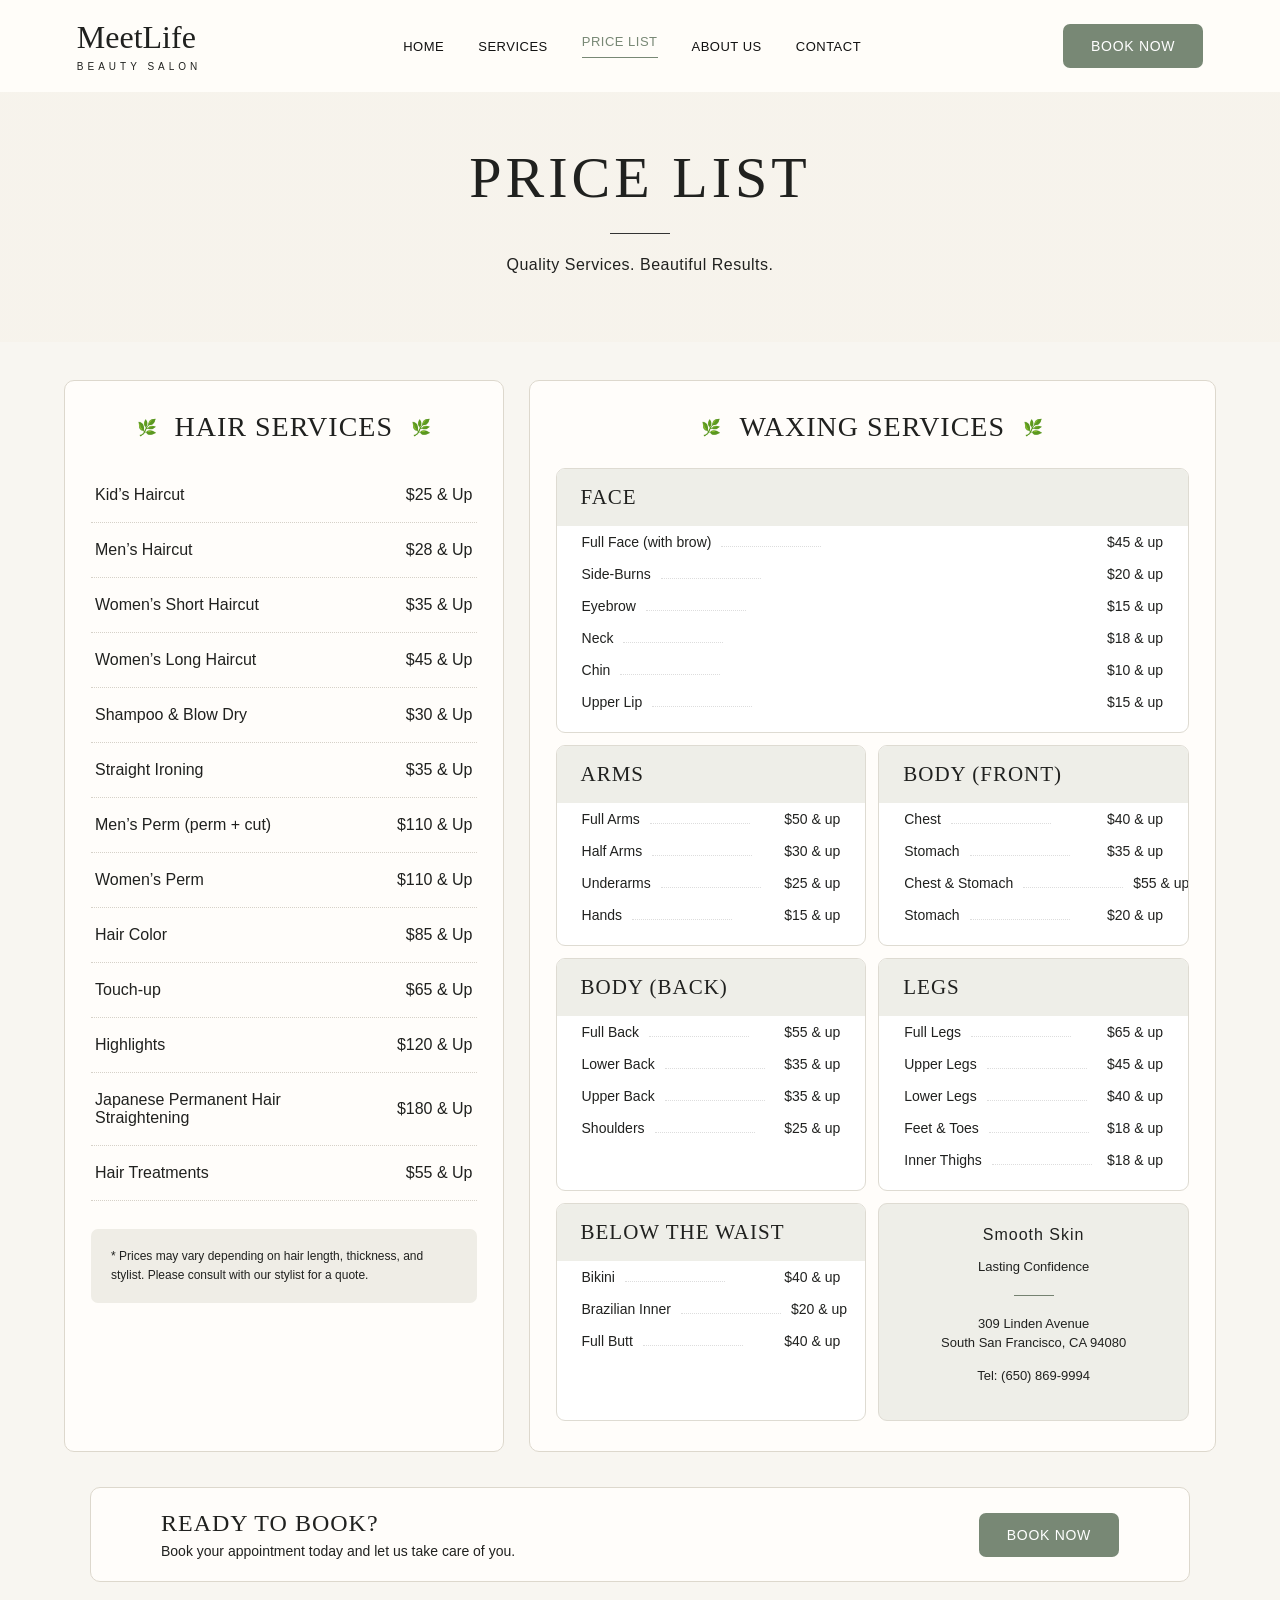
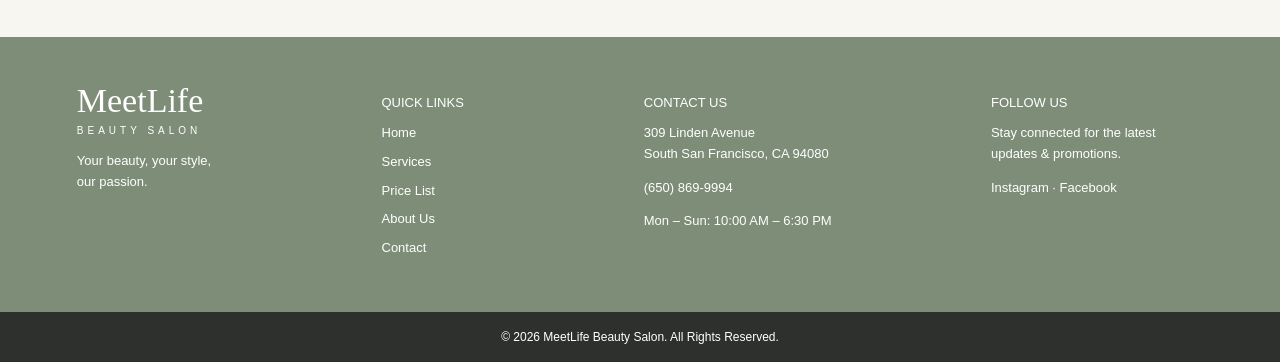
==== index.html @ 56c6f5f4 "Add files via upload" ====
<!DOCTYPE html>
<html lang="en">
<head>
  <meta charset="UTF-8" />
  <meta name="viewport" content="width=device-width, initial-scale=1.0" />
  <title>MeetLife Beauty Salon | Price List</title>
  <link rel="stylesheet" href="style.css" />
</head>

<body>

  <header class="site-header">
    <div class="logo-area">
      <h1>MeetLife</h1>
      <span>BEAUTY SALON</span>
    </div>

    <nav>
      <a href="#home">Home</a>
      <a href="#services">Services</a>
      <a href="#price" class="active">Price List</a>
      <a href="#about">About Us</a>
      <a href="#contact">Contact</a>
    </nav>

    <a href="/book" class="book-btn">Book Now</a>
  </header>


  <section class="hero" id="home">
    <div class="hero-overlay">
      <h2>PRICE LIST</h2>
      <div class="hero-line"></div>
      <p>Quality Services. Beautiful Results.</p>
    </div>
  </section>


  <main id="price">

    <section class="price-layout">

      <!-- HAIR SERVICES -->
      <div class="price-panel hair-panel">

        <div class="section-title">
          <span>🌿</span>
          <h2>HAIR SERVICES</h2>
          <span>🌿</span>
        </div>

        <div class="price-row">
          <span>Kid’s Haircut</span>
          <strong>$25 & Up</strong>
        </div>

        <div class="price-row">
          <span>Men’s Haircut</span>
          <strong>$28 & Up</strong>
        </div>

        <div class="price-row">
          <span>Women’s Short Haircut</span>
          <strong>$35 & Up</strong>
        </div>

        <div class="price-row">
          <span>Women’s Long Haircut</span>
          <strong>$45 & Up</strong>
        </div>

        <div class="price-row">
          <span>Shampoo & Blow Dry</span>
          <strong>$30 & Up</strong>
        </div>

        <div class="price-row">
          <span>Straight Ironing</span>
          <strong>$35 & Up</strong>
        </div>

        <div class="price-row">
          <span>Men’s Perm (perm + cut)</span>
          <strong>$110 & Up</strong>
        </div>

        <div class="price-row">
          <span>Women’s Perm</span>
          <strong>$110 & Up</strong>
        </div>

        <div class="price-row">
          <span>Hair Color</span>
          <strong>$85 & Up</strong>
        </div>

        <div class="price-row">
          <span>Touch-up</span>
          <strong>$65 & Up</strong>
        </div>

        <div class="price-row">
          <span>Highlights</span>
          <strong>$120 & Up</strong>
        </div>

        <div class="price-row">
          <span>Japanese Permanent Hair Straightening</span>
          <strong>$180 & Up</strong>
        </div>

        <div class="price-row">
          <span>Hair Treatments</span>
          <strong>$55 & Up</strong>
        </div>

        <div class="note">
          * Prices may vary depending on hair length, thickness, and stylist.
          Please consult with our stylist for a quote.
        </div>

      </div>


      <!-- WAXING SERVICES -->
      <div class="price-panel">

        <div class="section-title">
          <span>🌿</span>
          <h2>WAXING SERVICES</h2>
          <span>🌿</span>
        </div>


        <!-- FACE -->
        <div class="wax-card full-width">
          <h3>FACE</h3>

          <div class="small-row">
            <span>Full Face (with brow)</span>
            <strong>$45 & up</strong>
          </div>

          <div class="small-row">
            <span>Side-Burns</span>
            <strong>$20 & up</strong>
          </div>

          <div class="small-row">
            <span>Eyebrow</span>
            <strong>$15 & up</strong>
          </div>

          <div class="small-row">
            <span>Neck</span>
            <strong>$18 & up</strong>
          </div>

          <div class="small-row">
            <span>Chin</span>
            <strong>$10 & up</strong>
          </div>

          <div class="small-row">
            <span>Upper Lip</span>
            <strong>$15 & up</strong>
          </div>
        </div>


        <div class="wax-grid">

          <!-- ARMS -->
          <div class="wax-card">
            <h3>ARMS</h3>

            <div class="small-row">
              <span>Full Arms</span>
              <strong>$50 & up</strong>
            </div>

            <div class="small-row">
              <span>Half Arms</span>
              <strong>$30 & up</strong>
            </div>

            <div class="small-row">
              <span>Underarms</span>
              <strong>$25 & up</strong>
            </div>

            <div class="small-row">
              <span>Hands</span>
              <strong>$15 & up</strong>
            </div>
          </div>


          <!-- BODY FRONT -->
          <div class="wax-card">
            <h3>BODY (FRONT)</h3>

            <div class="small-row">
              <span>Chest</span>
              <strong>$40 & up</strong>
            </div>

            <div class="small-row">
              <span>Stomach</span>
              <strong>$35 & up</strong>
            </div>

            <div class="small-row">
              <span>Chest & Stomach</span>
              <strong>$55 & up</strong>
            </div>

            <div class="small-row">
              <span>Stomach</span>
              <strong>$20 & up</strong>
            </div>
          </div>


          <!-- BODY BACK -->
          <div class="wax-card">
            <h3>BODY (BACK)</h3>

            <div class="small-row">
              <span>Full Back</span>
              <strong>$55 & up</strong>
            </div>

            <div class="small-row">
              <span>Lower Back</span>
              <strong>$35 & up</strong>
            </div>

            <div class="small-row">
              <span>Upper Back</span>
              <strong>$35 & up</strong>
            </div>

            <div class="small-row">
              <span>Shoulders</span>
              <strong>$25 & up</strong>
            </div>
          </div>


          <!-- LEGS -->
          <div class="wax-card">
            <h3>LEGS</h3>

            <div class="small-row">
              <span>Full Legs</span>
              <strong>$65 & up</strong>
            </div>

            <div class="small-row">
              <span>Upper Legs</span>
              <strong>$45 & up</strong>
            </div>

            <div class="small-row">
              <span>Lower Legs</span>
              <strong>$40 & up</strong>
            </div>

            <div class="small-row">
              <span>Feet & Toes</span>
              <strong>$18 & up</strong>
            </div>

            <div class="small-row">
              <span>Inner Thighs</span>
              <strong>$18 & up</strong>
            </div>
          </div>


          <!-- BELOW THE WAIST -->
          <div class="wax-card">
            <h3>BELOW THE WAIST</h3>

            <div class="small-row">
              <span>Bikini</span>
              <strong>$40 & up</strong>
            </div>

            <div class="small-row">
              <span>Brazilian Inner</span>
              <strong>$20 & up</strong>
            </div>

            <div class="small-row">
              <span>Full Butt</span>
              <strong>$40 & up</strong>
            </div>
          </div>


          <!-- SALON INFO -->
          <div class="wax-card salon-info">
            <h3>Smooth Skin</h3>
            <p>Lasting Confidence</p>

            <div class="mini-line"></div>

            <p>
              309 Linden Avenue<br />
              South San Francisco, CA 94080
            </p>

            <p>Tel: (650) 869-9994</p>
          </div>

        </div>

      </div>

    </section>


    <section class="booking-box">
      <div>
        <h2>READY TO BOOK?</h2>
        <p>Book your appointment today and let us take care of you.</p>
      </div>

      <a href="/book" class="book-btn">Book Now</a>
    </section>

  </main>


  <footer id="contact">

    <div class="footer-grid">

      <div>
        <h2>MeetLife</h2>
        <span class="footer-brand">BEAUTY SALON</span>
        <p>Your beauty, your style,<br />our passion.</p>
      </div>

      <div>
        <h3>QUICK LINKS</h3>
        <a href="#home">Home</a>
        <a href="#services">Services</a>
        <a href="#price">Price List</a>
        <a href="#about">About Us</a>
        <a href="#contact">Contact</a>
      </div>

      <div>
        <h3>CONTACT US</h3>

        <p>
          309 Linden Avenue<br />
          South San Francisco, CA 94080
        </p>

        <p>(650) 869-9994</p>

        <p>Mon – Sun: 10:00 AM – 6:30 PM</p>
      </div>

      <div>
        <h3>FOLLOW US</h3>
        <p>Stay connected for the latest updates & promotions.</p>
        <p>Instagram · Facebook</p>
      </div>

    </div>

    <div class="copyright">
      © 2026 MeetLife Beauty Salon. All Rights Reserved.
    </div>

  </footer>

</body>
</html>
---- style.css ----
* {
  box-sizing: border-box;
}

html {
  scroll-behavior: smooth;
}

body {
  margin: 0;
  font-family: Arial, Helvetica, sans-serif;
  background: #f8f6f1;
  color: #20211f;
}


/* HEADER */

.site-header {
  height: 92px;
  padding: 0 6%;
  background: #fffdf9;

  display: flex;
  align-items: center;
  justify-content: space-between;

  position: sticky;
  top: 0;
  z-index: 100;
}

.logo-area h1 {
  margin: 0;
  font-family: Georgia, serif;
  font-size: 32px;
  font-weight: 500;
}

.logo-area span {
  font-size: 10px;
  letter-spacing: 4px;
}

nav {
  display: flex;
  align-items: center;
  gap: 34px;
}

nav a {
  color: #111;
  text-decoration: none;
  text-transform: uppercase;
  font-size: 13px;
  letter-spacing: 0.5px;
}

nav a:hover,
nav a.active {
  color: #788875;
}

nav a.active {
  border-bottom: 1px solid #788875;
  padding-bottom: 8px;
}

.book-btn {
  display: inline-block;

  padding: 14px 28px;

  background: #788875;
  color: white;

  border-radius: 7px;

  text-decoration: none;
  text-transform: uppercase;

  font-size: 14px;
  letter-spacing: 0.7px;

  transition: 0.2s;
}

.book-btn:hover {
  background: #657462;
}


/* HERO */

.hero {
  min-height: 250px;

  background:
    linear-gradient(
      rgba(245, 240, 230, 0.45),
      rgba(245, 240, 230, 0.45)
    ),
    url("salon.jpg");

  background-size: cover;
  background-position: center;

  display: flex;
  justify-content: center;
  align-items: center;

  text-align: center;
}

.hero h2 {
  margin: 0;

  font-family: Georgia, serif;

  font-size: 58px;
  font-weight: 400;
  letter-spacing: 4px;
}

.hero-line {
  width: 60px;
  height: 1px;

  margin: 22px auto;

  background: #333;
}

.hero p {
  font-size: 16px;
  letter-spacing: 0.5px;
}


/* MAIN PRICE AREA */

main {
  max-width: 1400px;
  margin: auto;
  padding: 38px 5% 55px;
}

.price-layout {
  display: grid;
  grid-template-columns: 0.78fr 1.22fr;
  gap: 25px;
}

.price-panel {
  background: #fffdfa;

  border: 1px solid #ddd8cd;
  border-radius: 10px;

  padding: 30px 26px;
}

.section-title {
  display: flex;
  align-items: center;
  justify-content: center;
  gap: 18px;

  margin-bottom: 25px;
}

.section-title h2 {
  margin: 0;

  font-family: Georgia, serif;
  font-size: 28px;
  font-weight: 400;

  letter-spacing: 1px;
}

.section-title span {
  color: #809176;
}


/* HAIR */

.price-row {
  display: flex;
  justify-content: space-between;
  align-items: center;

  gap: 20px;

  padding: 18px 4px;

  border-bottom: 1px dotted #d6d1c8;

  font-size: 16px;
}

.price-row strong {
  white-space: nowrap;
  font-weight: 500;
}

.note {
  background: #efede6;

  padding: 18px 20px;
  margin-top: 28px;

  border-radius: 7px;

  font-size: 12px;
  line-height: 1.6;
}


/* WAXING */

.wax-grid {
  display: grid;
  grid-template-columns: 1fr 1fr;

  gap: 12px;
}

.wax-card {
  border: 1px solid #dedbd2;
  border-radius: 9px;

  overflow: hidden;

  background: #fff;
}

.full-width {
  margin-bottom: 12px;
}

.wax-card h3 {
  margin: 0;

  padding: 16px 24px;

  background: #eeeee8;

  font-family: Georgia, serif;

  font-size: 21px;
  font-weight: 400;
  letter-spacing: 1px;
}

.small-row {
  display: flex;
  align-items: center;

  padding: 8px 25px;

  font-size: 14px;
}

.small-row span {
  white-space: nowrap;
}

.small-row span::after {
  content: "";

  display: inline-block;

  width: 100px;

  margin: 0 10px;

  border-bottom: 1px dotted #ddd;
}

.small-row strong {
  margin-left: auto;
  white-space: nowrap;
  font-weight: 500;
}

.wax-card {
  padding-bottom: 14px;
}


/* SALON INFO */

.salon-info {
  text-align: center;

  padding: 22px;

  background: #eeeee8;
}

.salon-info h3 {
  background: transparent;
  padding: 0;

  font-family: Arial, Helvetica, sans-serif;
  font-size: 16px;
}

.salon-info p {
  line-height: 1.5;
  font-size: 13px;
}

.mini-line {
  width: 40px;

  border-bottom: 1px solid #758271;

  margin: 18px auto;
}


/* BOOKING */

.booking-box {
  margin: 35px auto 0;

  max-width: 1100px;

  padding: 22px 70px;

  background: #fffdfa;

  border: 1px solid #ddd8cd;
  border-radius: 10px;

  display: flex;
  align-items: center;
  justify-content: space-between;
}

.booking-box h2 {
  font-family: Georgia, serif;

  margin: 0 0 6px;

  font-weight: 400;
  letter-spacing: 1px;
}

.booking-box p {
  margin: 0;
  font-size: 14px;
}


/* FOOTER */

footer {
  background: #7e8d78;
  color: white;
}

.footer-grid {
  max-width: 1300px;
  margin: auto;

  padding: 45px 6%;

  display: grid;
  grid-template-columns: 1.2fr 1fr 1.4fr 1fr;

  gap: 50px;
}

footer h2 {
  font-family: Georgia, serif;

  font-size: 34px;
  font-weight: 400;

  margin: 0;
}

.footer-brand {
  font-size: 10px;
  letter-spacing: 4px;
}

footer h3 {
  font-size: 13px;

  font-weight: 500;
}

footer p,
footer a {
  color: white;

  font-size: 13px;
  line-height: 1.6;

  text-decoration: none;
}

footer a {
  display: block;
  margin: 8px 0;
}

.copyright {
  text-align: center;

  padding: 18px;

  background: #2e302e;

  font-size: 12px;
}


/* MOBILE */

@media (max-width: 950px) {

  .site-header {
    height: auto;

    padding: 18px 5%;

    flex-wrap: wrap;
    gap: 15px;
  }

  nav {
    order: 3;
    width: 100%;

    overflow-x: auto;

    gap: 18px;
  }

  .hero h2 {
    font-size: 42px;
  }

  .price-layout {
    grid-template-columns: 1fr;
  }

  .footer-grid {
    grid-template-columns: 1fr 1fr;
  }
}


@media (max-width: 600px) {

  main {
    padding-left: 15px;
    padding-right: 15px;
  }

  .logo-area h1 {
    font-size: 26px;
  }

  .site-header > .book-btn {
    padding: 10px 16px;
    font-size: 12px;
  }

  nav a {
    font-size: 11px;
  }

  .hero {
    min-height: 190px;
  }

  .hero h2 {
    font-size: 36px;
  }

  .section-title h2 {
    font-size: 22px;
  }

  .price-panel {
    padding: 22px 16px;
  }

  .price-row {
    font-size: 14px;
  }

  .wax-grid {
    grid-template-columns: 1fr;
  }

  .small-row {
    padding-left: 18px;
    padding-right: 18px;
  }

  .small-row span::after {
    display: none;
  }

  .booking-box {
    padding: 25px;

    flex-direction: column;

    align-items: flex-start;

    gap: 20px;
  }

  .footer-grid {
    grid-template-columns: 1fr;

    gap: 25px;
  }
}
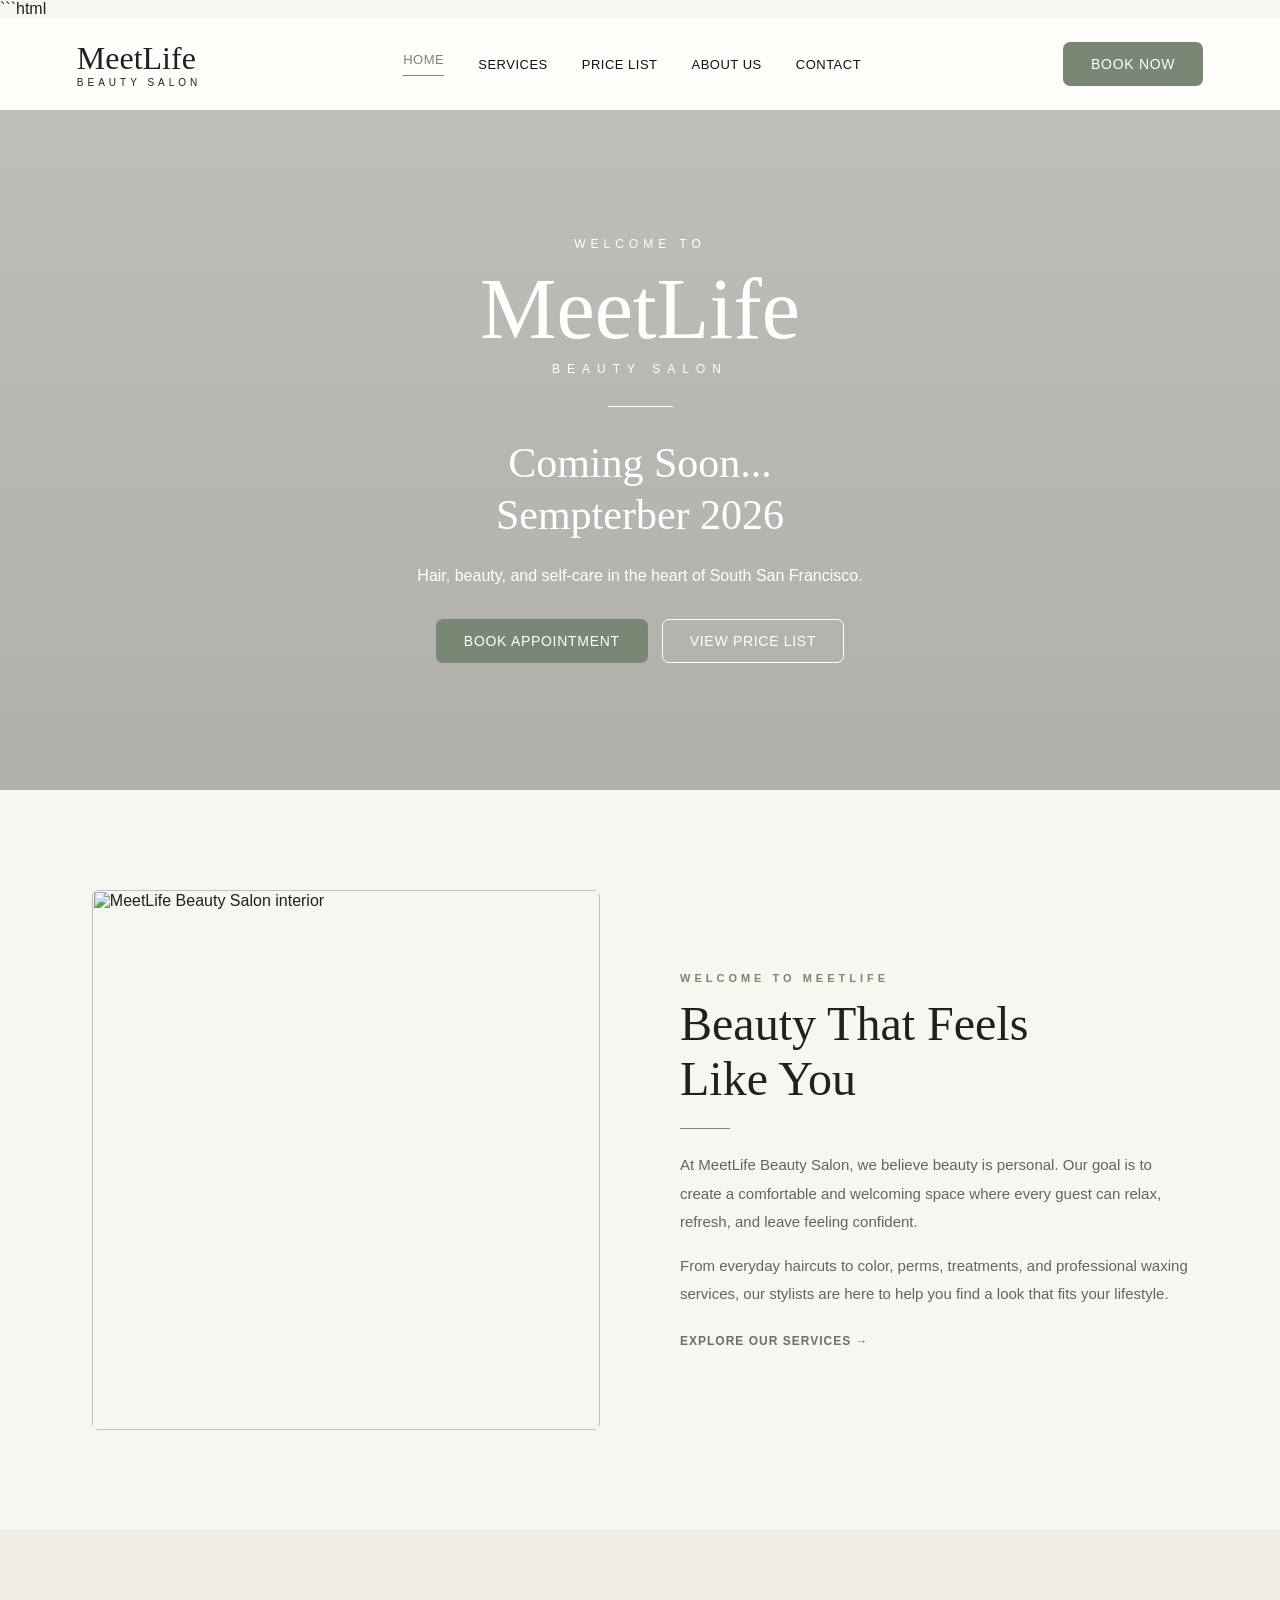
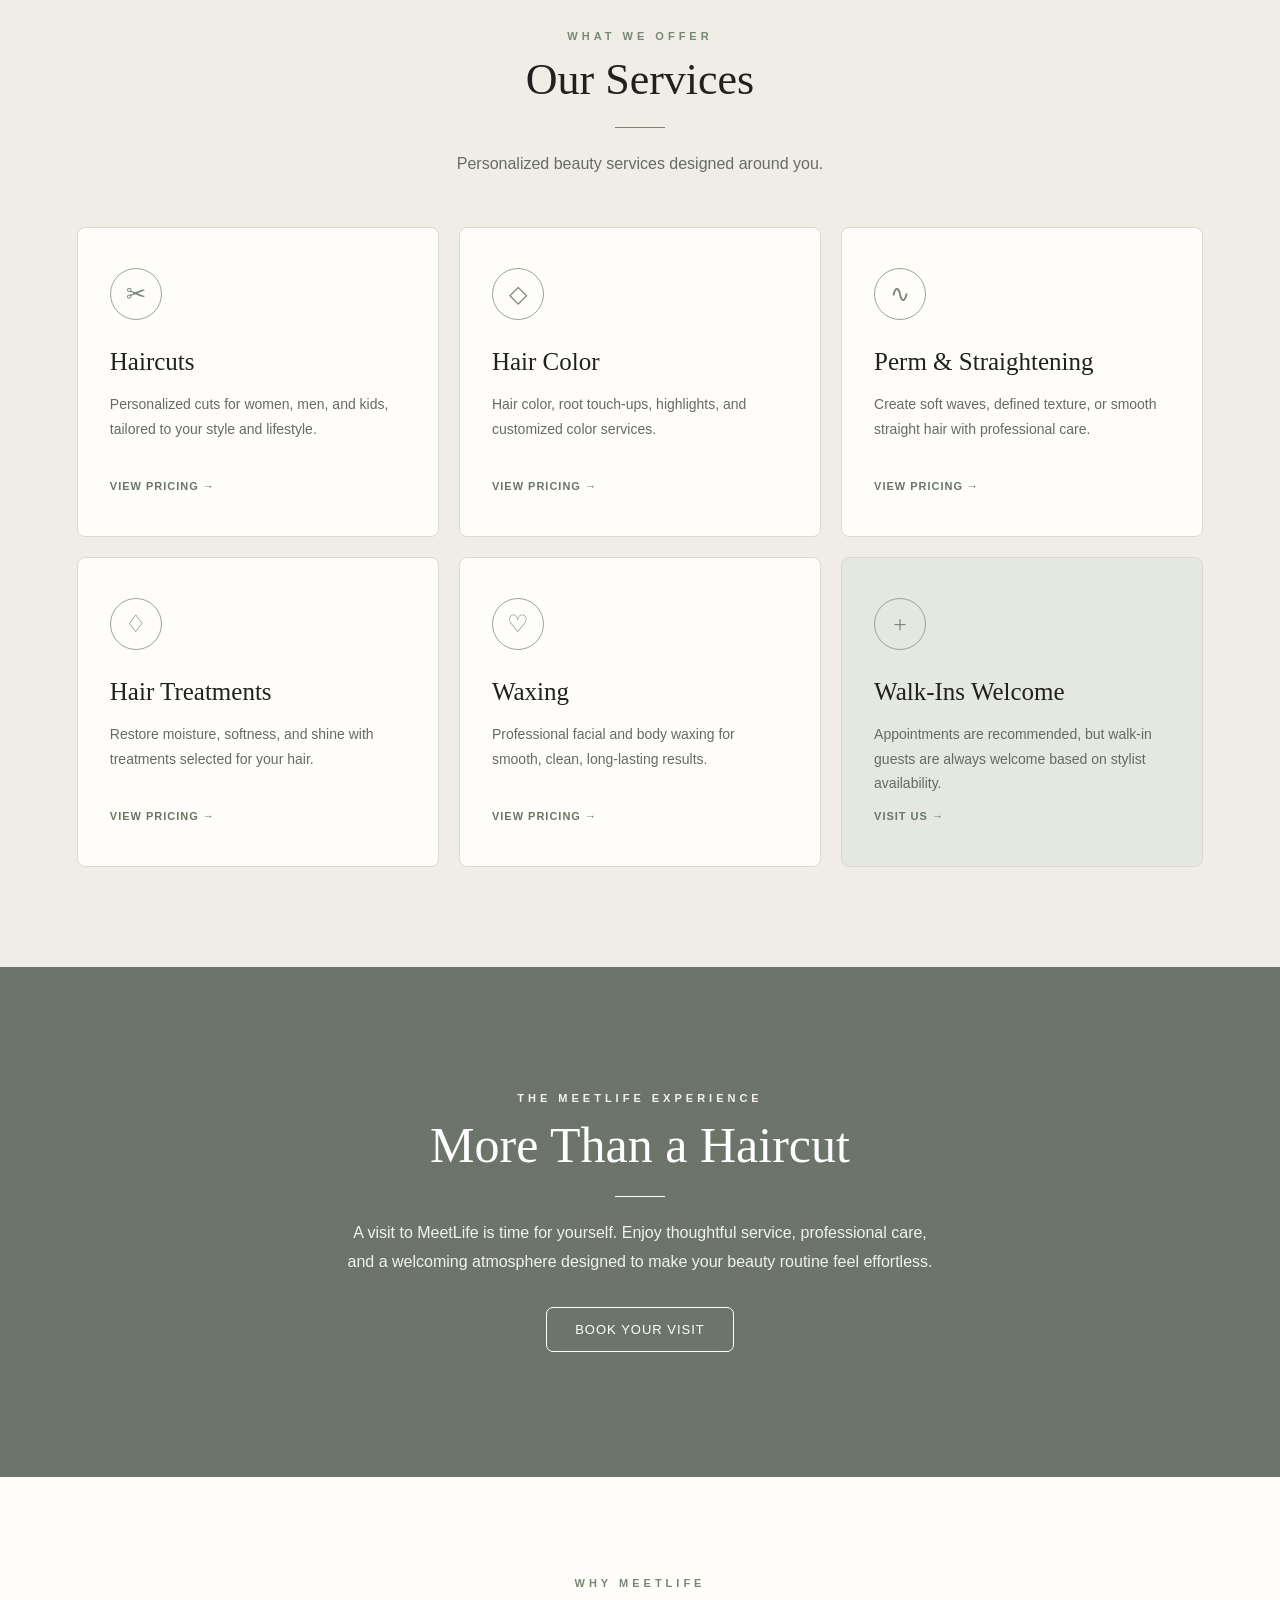
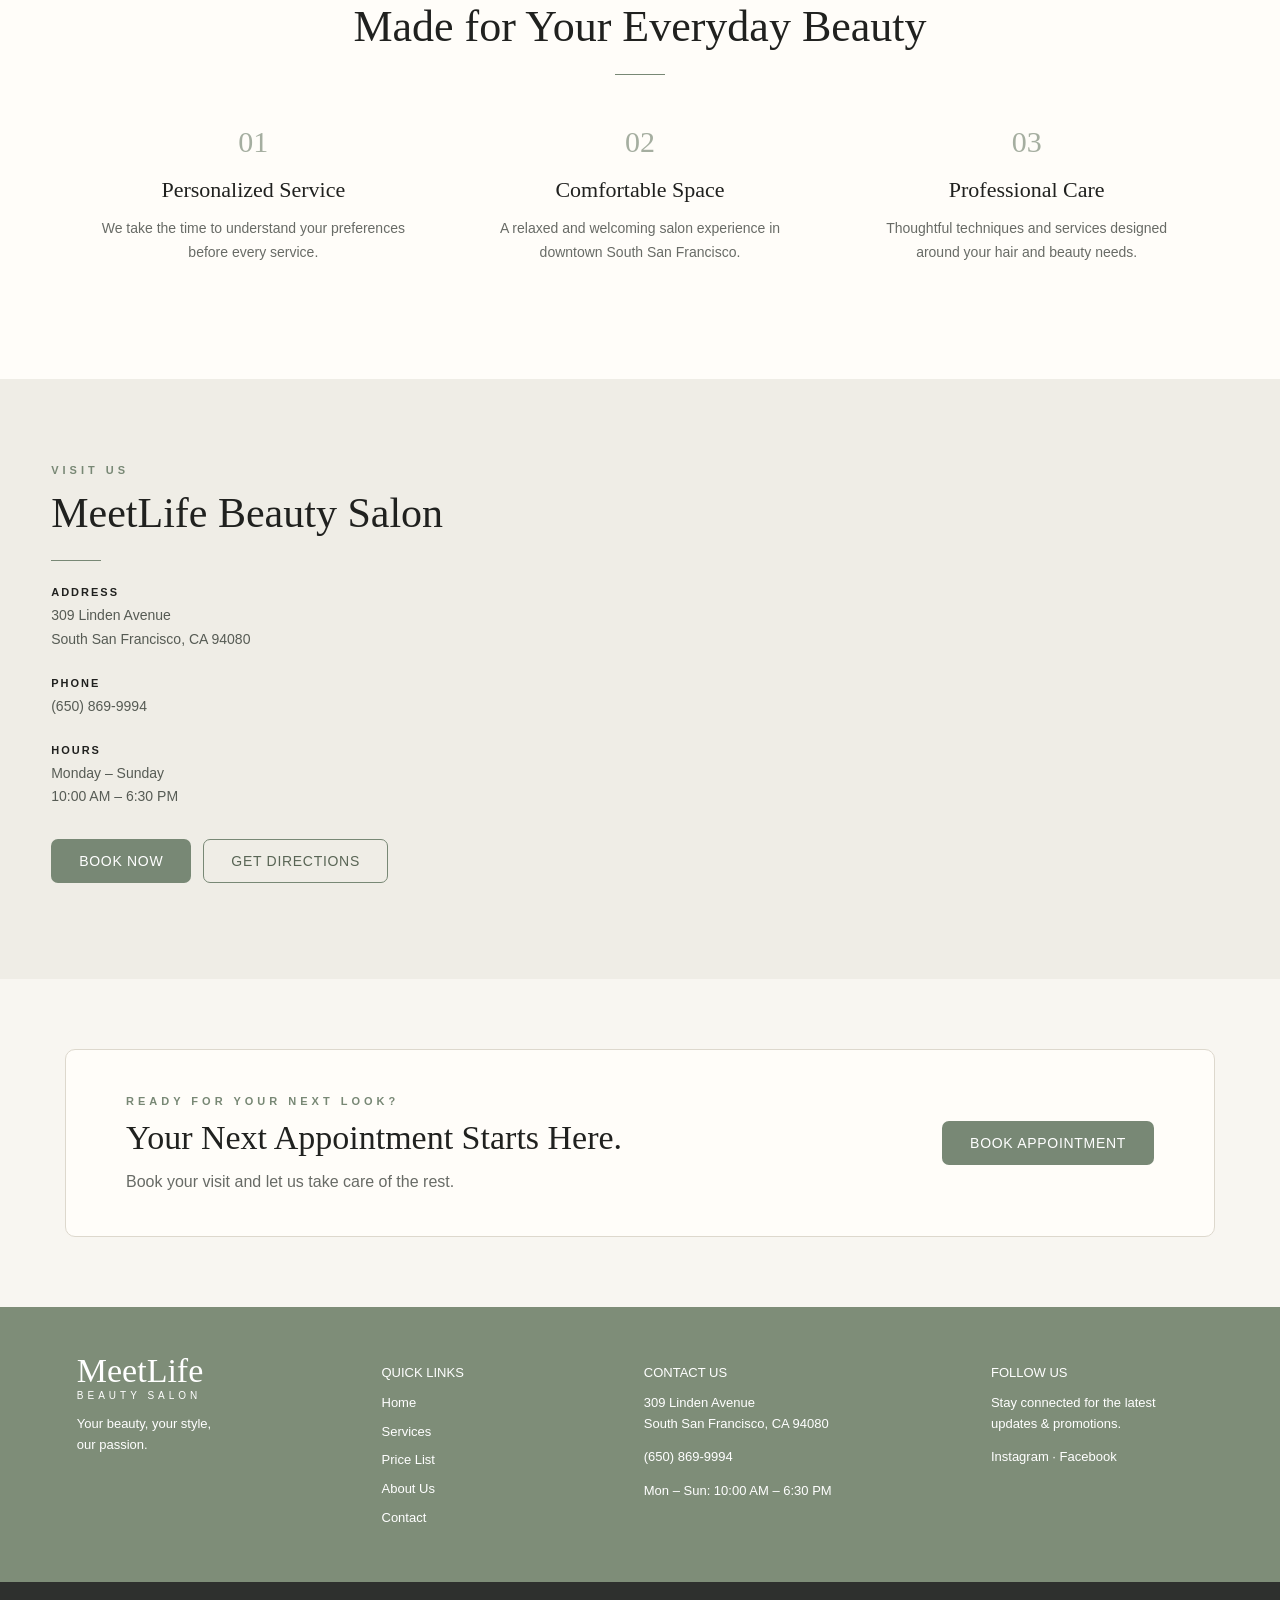
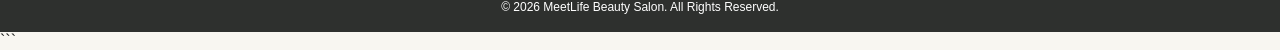
==== commit 6d34a258: "Added Home page" ====
--- a/index.html
+++ b/index.html
@@ -1,378 +1,618 @@
+```html
 <!DOCTYPE html>
 <html lang="en">
 <head>
   <meta charset="UTF-8" />
   <meta name="viewport" content="width=device-width, initial-scale=1.0" />
-  <title>MeetLife Beauty Salon | Price List</title>
+
+  <title>MeetLife Beauty Salon | South San Francisco</title>
+
+  <meta
+    name="description"
+    content="MeetLife Beauty Salon in South San Francisco offers haircuts, hair color, perms, treatments, waxing, and more."
+  />
+
   <link rel="stylesheet" href="style.css" />
 </head>
 
 <body>
 
+  <!-- HEADER -->
   <header class="site-header">
-    <div class="logo-area">
+
+    <a href="index.html" class="logo-area">
       <h1>MeetLife</h1>
       <span>BEAUTY SALON</span>
-    </div>
+    </a>
 
     <nav>
-      <a href="#home">Home</a>
+      <a href="index.html" class="active">Home</a>
       <a href="#services">Services</a>
-      <a href="#price" class="active">Price List</a>
+      <a href="price.html">Price List</a>
       <a href="#about">About Us</a>
       <a href="#contact">Contact</a>
     </nav>
 
     <a href="/book" class="book-btn">Book Now</a>
+
   </header>
 
 
-  <section class="hero" id="home">
-    <div class="hero-overlay">
-      <h2>PRICE LIST</h2>
+  <!-- HERO -->
+  <section class="home-hero">
+
+    <div class="home-hero-overlay">
+
+      <p class="hero-small-text">
+        WELCOME TO
+      </p>
+
+      <h1>
+        MeetLife
+      </h1>
+
+      <span class="hero-brand">
+        BEAUTY SALON
+      </span>
+
       <div class="hero-line"></div>
-      <p>Quality Services. Beautiful Results.</p>
-    </div>
+
+      <h2>
+        Coming Soon...<br />
+        Sempterber 2026
+      </h2>
+
+      <p class="hero-description">
+        Hair, beauty, and self-care in the heart of
+        South San Francisco.
+      </p>
+
+      <div class="hero-buttons">
+
+        <a href="/book" class="book-btn">
+          Book Appointment
+        </a>
+
+        <a href="price.html" class="outline-btn">
+          View Price List
+        </a>
+
+      </div>
+
+    </div>
+
   </section>
 
 
-  <main id="price">
-
-    <section class="price-layout">
-
-      <!-- HAIR SERVICES -->
-      <div class="price-panel hair-panel">
-
-        <div class="section-title">
-          <span>🌿</span>
-          <h2>HAIR SERVICES</h2>
-          <span>🌿</span>
+  <!-- INTRO -->
+  <section class="welcome-section" id="about">
+
+    <div class="welcome-image">
+
+      <img
+        src="salon-interior.jpg"
+        alt="MeetLife Beauty Salon interior"
+      />
+
+    </div>
+
+    <div class="welcome-content">
+
+      <p class="section-label">
+        WELCOME TO MEETLIFE
+      </p>
+
+      <h2>
+        Beauty That Feels<br />
+        Like You
+      </h2>
+
+      <div class="title-line"></div>
+
+      <p>
+        At MeetLife Beauty Salon, we believe beauty is personal.
+        Our goal is to create a comfortable and welcoming space
+        where every guest can relax, refresh, and leave feeling
+        confident.
+      </p>
+
+      <p>
+        From everyday haircuts to color, perms, treatments, and
+        professional waxing services, our stylists are here to
+        help you find a look that fits your lifestyle.
+      </p>
+
+      <a href="#services" class="text-link">
+        Explore Our Services →
+      </a>
+
+    </div>
+
+  </section>
+
+
+  <!-- SERVICES -->
+  <section class="home-services" id="services">
+
+    <div class="home-section-heading">
+
+      <p class="section-label">
+        WHAT WE OFFER
+      </p>
+
+      <h2>
+        Our Services
+      </h2>
+
+      <div class="title-line"></div>
+
+      <p>
+        Personalized beauty services designed around you.
+      </p>
+
+    </div>
+
+
+    <div class="service-grid">
+
+      <!-- HAIRCUT -->
+      <div class="service-card">
+
+        <div class="service-icon">
+          ✂
         </div>
 
-        <div class="price-row">
-          <span>Kid’s Haircut</span>
-          <strong>$25 & Up</strong>
+        <h3>
+          Haircuts
+        </h3>
+
+        <p>
+          Personalized cuts for women, men, and kids,
+          tailored to your style and lifestyle.
+        </p>
+
+        <a href="price.html">
+          View Pricing →
+        </a>
+
+      </div>
+
+
+      <!-- COLOR -->
+      <div class="service-card">
+
+        <div class="service-icon">
+          ◇
         </div>
 
-        <div class="price-row">
-          <span>Men’s Haircut</span>
-          <strong>$28 & Up</strong>
+        <h3>
+          Hair Color
+        </h3>
+
+        <p>
+          Hair color, root touch-ups, highlights,
+          and customized color services.
+        </p>
+
+        <a href="price.html">
+          View Pricing →
+        </a>
+
+      </div>
+
+
+      <!-- PERM -->
+      <div class="service-card">
+
+        <div class="service-icon">
+          ∿
         </div>
 
-        <div class="price-row">
-          <span>Women’s Short Haircut</span>
-          <strong>$35 & Up</strong>
+        <h3>
+          Perm & Straightening
+        </h3>
+
+        <p>
+          Create soft waves, defined texture,
+          or smooth straight hair with professional care.
+        </p>
+
+        <a href="price.html">
+          View Pricing →
+        </a>
+
+      </div>
+
+
+      <!-- TREATMENT -->
+      <div class="service-card">
+
+        <div class="service-icon">
+          ♢
         </div>
 
-        <div class="price-row">
-          <span>Women’s Long Haircut</span>
-          <strong>$45 & Up</strong>
+        <h3>
+          Hair Treatments
+        </h3>
+
+        <p>
+          Restore moisture, softness, and shine
+          with treatments selected for your hair.
+        </p>
+
+        <a href="price.html">
+          View Pricing →
+        </a>
+
+      </div>
+
+
+      <!-- WAXING -->
+      <div class="service-card">
+
+        <div class="service-icon">
+          ♡
         </div>
 
-        <div class="price-row">
-          <span>Shampoo & Blow Dry</span>
-          <strong>$30 & Up</strong>
+        <h3>
+          Waxing
+        </h3>
+
+        <p>
+          Professional facial and body waxing
+          for smooth, clean, long-lasting results.
+        </p>
+
+        <a href="price.html">
+          View Pricing →
+        </a>
+
+      </div>
+
+
+      <!-- WALK INS -->
+      <div class="service-card walkin-card">
+
+        <div class="service-icon">
+          +
         </div>
 
-        <div class="price-row">
-          <span>Straight Ironing</span>
-          <strong>$35 & Up</strong>
-        </div>
-
-        <div class="price-row">
-          <span>Men’s Perm (perm + cut)</span>
-          <strong>$110 & Up</strong>
-        </div>
-
-        <div class="price-row">
-          <span>Women’s Perm</span>
-          <strong>$110 & Up</strong>
-        </div>
-
-        <div class="price-row">
-          <span>Hair Color</span>
-          <strong>$85 & Up</strong>
-        </div>
-
-        <div class="price-row">
-          <span>Touch-up</span>
-          <strong>$65 & Up</strong>
-        </div>
-
-        <div class="price-row">
-          <span>Highlights</span>
-          <strong>$120 & Up</strong>
-        </div>
-
-        <div class="price-row">
-          <span>Japanese Permanent Hair Straightening</span>
-          <strong>$180 & Up</strong>
-        </div>
-
-        <div class="price-row">
-          <span>Hair Treatments</span>
-          <strong>$55 & Up</strong>
-        </div>
-
-        <div class="note">
-          * Prices may vary depending on hair length, thickness, and stylist.
-          Please consult with our stylist for a quote.
-        </div>
-
-      </div>
-
-
-      <!-- WAXING SERVICES -->
-      <div class="price-panel">
-
-        <div class="section-title">
-          <span>🌿</span>
-          <h2>WAXING SERVICES</h2>
-          <span>🌿</span>
-        </div>
-
-
-        <!-- FACE -->
-        <div class="wax-card full-width">
-          <h3>FACE</h3>
-
-          <div class="small-row">
-            <span>Full Face (with brow)</span>
-            <strong>$45 & up</strong>
-          </div>
-
-          <div class="small-row">
-            <span>Side-Burns</span>
-            <strong>$20 & up</strong>
-          </div>
-
-          <div class="small-row">
-            <span>Eyebrow</span>
-            <strong>$15 & up</strong>
-          </div>
-
-          <div class="small-row">
-            <span>Neck</span>
-            <strong>$18 & up</strong>
-          </div>
-
-          <div class="small-row">
-            <span>Chin</span>
-            <strong>$10 & up</strong>
-          </div>
-
-          <div class="small-row">
-            <span>Upper Lip</span>
-            <strong>$15 & up</strong>
-          </div>
-        </div>
-
-
-        <div class="wax-grid">
-
-          <!-- ARMS -->
-          <div class="wax-card">
-            <h3>ARMS</h3>
-
-            <div class="small-row">
-              <span>Full Arms</span>
-              <strong>$50 & up</strong>
-            </div>
-
-            <div class="small-row">
-              <span>Half Arms</span>
-              <strong>$30 & up</strong>
-            </div>
-
-            <div class="small-row">
-              <span>Underarms</span>
-              <strong>$25 & up</strong>
-            </div>
-
-            <div class="small-row">
-              <span>Hands</span>
-              <strong>$15 & up</strong>
-            </div>
-          </div>
-
-
-          <!-- BODY FRONT -->
-          <div class="wax-card">
-            <h3>BODY (FRONT)</h3>
-
-            <div class="small-row">
-              <span>Chest</span>
-              <strong>$40 & up</strong>
-            </div>
-
-            <div class="small-row">
-              <span>Stomach</span>
-              <strong>$35 & up</strong>
-            </div>
-
-            <div class="small-row">
-              <span>Chest & Stomach</span>
-              <strong>$55 & up</strong>
-            </div>
-
-            <div class="small-row">
-              <span>Stomach</span>
-              <strong>$20 & up</strong>
-            </div>
-          </div>
-
-
-          <!-- BODY BACK -->
-          <div class="wax-card">
-            <h3>BODY (BACK)</h3>
-
-            <div class="small-row">
-              <span>Full Back</span>
-              <strong>$55 & up</strong>
-            </div>
-
-            <div class="small-row">
-              <span>Lower Back</span>
-              <strong>$35 & up</strong>
-            </div>
-
-            <div class="small-row">
-              <span>Upper Back</span>
-              <strong>$35 & up</strong>
-            </div>
-
-            <div class="small-row">
-              <span>Shoulders</span>
-              <strong>$25 & up</strong>
-            </div>
-          </div>
-
-
-          <!-- LEGS -->
-          <div class="wax-card">
-            <h3>LEGS</h3>
-
-            <div class="small-row">
-              <span>Full Legs</span>
-              <strong>$65 & up</strong>
-            </div>
-
-            <div class="small-row">
-              <span>Upper Legs</span>
-              <strong>$45 & up</strong>
-            </div>
-
-            <div class="small-row">
-              <span>Lower Legs</span>
-              <strong>$40 & up</strong>
-            </div>
-
-            <div class="small-row">
-              <span>Feet & Toes</span>
-              <strong>$18 & up</strong>
-            </div>
-
-            <div class="small-row">
-              <span>Inner Thighs</span>
-              <strong>$18 & up</strong>
-            </div>
-          </div>
-
-
-          <!-- BELOW THE WAIST -->
-          <div class="wax-card">
-            <h3>BELOW THE WAIST</h3>
-
-            <div class="small-row">
-              <span>Bikini</span>
-              <strong>$40 & up</strong>
-            </div>
-
-            <div class="small-row">
-              <span>Brazilian Inner</span>
-              <strong>$20 & up</strong>
-            </div>
-
-            <div class="small-row">
-              <span>Full Butt</span>
-              <strong>$40 & up</strong>
-            </div>
-          </div>
-
-
-          <!-- SALON INFO -->
-          <div class="wax-card salon-info">
-            <h3>Smooth Skin</h3>
-            <p>Lasting Confidence</p>
-
-            <div class="mini-line"></div>
-
-            <p>
-              309 Linden Avenue<br />
-              South San Francisco, CA 94080
-            </p>
-
-            <p>Tel: (650) 869-9994</p>
-          </div>
-
-        </div>
-
-      </div>
-
-    </section>
-
-
-    <section class="booking-box">
-      <div>
-        <h2>READY TO BOOK?</h2>
-        <p>Book your appointment today and let us take care of you.</p>
-      </div>
-
-      <a href="/book" class="book-btn">Book Now</a>
-    </section>
-
-  </main>
-
-
-  <footer id="contact">
-
-    <div class="footer-grid">
-
-      <div>
-        <h2>MeetLife</h2>
-        <span class="footer-brand">BEAUTY SALON</span>
-        <p>Your beauty, your style,<br />our passion.</p>
-      </div>
-
-      <div>
-        <h3>QUICK LINKS</h3>
-        <a href="#home">Home</a>
-        <a href="#services">Services</a>
-        <a href="#price">Price List</a>
-        <a href="#about">About Us</a>
-        <a href="#contact">Contact</a>
-      </div>
-
-      <div>
-        <h3>CONTACT US</h3>
+        <h3>
+          Walk-Ins Welcome
+        </h3>
+
+        <p>
+          Appointments are recommended,
+          but walk-in guests are always welcome
+          based on stylist availability.
+        </p>
+
+        <a href="#contact">
+          Visit Us →
+        </a>
+
+      </div>
+
+    </div>
+
+  </section>
+
+
+  <!-- FEATURE SECTION -->
+  <section class="experience-section">
+
+    <div class="experience-content">
+
+      <p class="section-label">
+        THE MEETLIFE EXPERIENCE
+      </p>
+
+      <h2>
+        More Than a Haircut
+      </h2>
+
+      <div class="title-line light-line"></div>
+
+      <p>
+        A visit to MeetLife is time for yourself.
+        Enjoy thoughtful service, professional care,
+        and a welcoming atmosphere designed to make
+        your beauty routine feel effortless.
+      </p>
+
+      <a href="/book" class="light-btn">
+        Book Your Visit
+      </a>
+
+    </div>
+
+  </section>
+
+
+  <!-- WHY CHOOSE US -->
+  <section class="why-section">
+
+    <div class="home-section-heading">
+
+      <p class="section-label">
+        WHY MEETLIFE
+      </p>
+
+      <h2>
+        Made for Your Everyday Beauty
+      </h2>
+
+      <div class="title-line"></div>
+
+    </div>
+
+
+    <div class="why-grid">
+
+      <div class="why-item">
+
+        <span>01</span>
+
+        <h3>
+          Personalized Service
+        </h3>
+
+        <p>
+          We take the time to understand your preferences
+          before every service.
+        </p>
+
+      </div>
+
+
+      <div class="why-item">
+
+        <span>02</span>
+
+        <h3>
+          Comfortable Space
+        </h3>
+
+        <p>
+          A relaxed and welcoming salon experience
+          in downtown South San Francisco.
+        </p>
+
+      </div>
+
+
+      <div class="why-item">
+
+        <span>03</span>
+
+        <h3>
+          Professional Care
+        </h3>
+
+        <p>
+          Thoughtful techniques and services designed
+          around your hair and beauty needs.
+        </p>
+
+      </div>
+
+    </div>
+
+  </section>
+
+
+  <!-- LOCATION -->
+  <section class="location-section" id="contact">
+
+    <div class="location-info">
+
+      <p class="section-label">
+        VISIT US
+      </p>
+
+      <h2>
+        MeetLife Beauty Salon
+      </h2>
+
+      <div class="title-line left-line"></div>
+
+      <div class="location-detail">
+
+        <h3>
+          Address
+        </h3>
 
         <p>
           309 Linden Avenue<br />
           South San Francisco, CA 94080
         </p>
 
-        <p>(650) 869-9994</p>
-
-        <p>Mon – Sun: 10:00 AM – 6:30 PM</p>
-      </div>
+      </div>
+
+
+      <div class="location-detail">
+
+        <h3>
+          Phone
+        </h3>
+
+        <p>
+          <a href="tel:+16508699994">
+            (650) 869-9994
+          </a>
+        </p>
+
+      </div>
+
+
+      <div class="location-detail">
+
+        <h3>
+          Hours
+        </h3>
+
+        <p>
+          Monday – Sunday<br />
+          10:00 AM – 6:30 PM
+        </p>
+
+      </div>
+
+
+      <div class="location-buttons">
+
+        <a href="/book" class="book-btn">
+          Book Now
+        </a>
+
+        <a
+          href="https://www.google.com/maps/search/?api=1&query=309+Linden+Avenue+South+San+Francisco+CA+94080"
+          target="_blank"
+          class="outline-btn"
+        >
+          Get Directions
+        </a>
+
+      </div>
+
+    </div>
+
+
+    <div class="location-map">
+
+      <iframe
+        src="https://www.google.com/maps?q=309%20Linden%20Avenue%20South%20San%20Francisco%20CA%2094080&output=embed"
+        loading="lazy"
+        referrerpolicy="no-referrer-when-downgrade"
+        title="MeetLife Beauty Salon location"
+      ></iframe>
+
+    </div>
+
+  </section>
+
+
+  <!-- BOOKING CTA -->
+  <section class="home-booking">
+
+    <div>
+
+      <p class="section-label">
+        READY FOR YOUR NEXT LOOK?
+      </p>
+
+      <h2>
+        Your Next Appointment Starts Here.
+      </h2>
+
+      <p>
+        Book your visit and let us take care of the rest.
+      </p>
+
+    </div>
+
+    <a href="/book" class="book-btn">
+      Book Appointment
+    </a>
+
+  </section>
+
+
+  <!-- FOOTER -->
+  <footer>
+
+    <div class="footer-grid">
 
       <div>
-        <h3>FOLLOW US</h3>
-        <p>Stay connected for the latest updates & promotions.</p>
-        <p>Instagram · Facebook</p>
-      </div>
-
-    </div>
+
+        <h2>
+          MeetLife
+        </h2>
+
+        <span class="footer-brand">
+          BEAUTY SALON
+        </span>
+
+        <p>
+          Your beauty, your style,<br />
+          our passion.
+        </p>
+
+      </div>
+
+
+      <div>
+
+        <h3>
+          QUICK LINKS
+        </h3>
+
+        <a href="index.html">
+          Home
+        </a>
+
+        <a href="#services">
+          Services
+        </a>
+
+        <a href="price.html">
+          Price List
+        </a>
+
+        <a href="#about">
+          About Us
+        </a>
+
+        <a href="#contact">
+          Contact
+        </a>
+
+      </div>
+
+
+      <div>
+
+        <h3>
+          CONTACT US
+        </h3>
+
+        <p>
+          309 Linden Avenue<br />
+          South San Francisco, CA 94080
+        </p>
+
+        <p>
+          <a href="tel:+16508699994">
+            (650) 869-9994
+          </a>
+        </p>
+
+        <p>
+          Mon – Sun: 10:00 AM – 6:30 PM
+        </p>
+
+      </div>
+
+
+      <div>
+
+        <h3>
+          FOLLOW US
+        </h3>
+
+        <p>
+          Stay connected for the latest
+          updates & promotions.
+        </p>
+
+        <p>
+          Instagram · Facebook
+        </p>
+
+      </div>
+
+    </div>
+
 
     <div class="copyright">
       © 2026 MeetLife Beauty Salon. All Rights Reserved.
@@ -381,4 +621,5 @@
   </footer>
 
 </body>
-</html>+</html>
+```
--- a/style.css
+++ b/style.css
@@ -525,4 +525,844 @@
 
     gap: 25px;
   }
-}+}
+
+
+/* =========================
+   HOME PAGE
+========================= */
+
+
+/* LOGO LINK */
+
+.logo-area {
+  color: #20211f;
+  text-decoration: none;
+}
+
+
+/* HOME HERO */
+
+.home-hero {
+  min-height: 680px;
+
+  background:
+    linear-gradient(
+      rgba(25, 28, 24, 0.26),
+      rgba(25, 28, 24, 0.32)
+    ),
+    url("salon-hero.jpg");
+
+  background-size: cover;
+  background-position: center;
+
+  display: flex;
+  align-items: center;
+  justify-content: center;
+
+  text-align: center;
+
+  color: white;
+
+  padding: 80px 20px;
+}
+
+
+.home-hero-overlay {
+  max-width: 850px;
+}
+
+
+.hero-small-text {
+  margin: 0 0 15px;
+
+  font-size: 12px;
+
+  letter-spacing: 5px;
+}
+
+
+.home-hero h1 {
+  margin: 0;
+
+  font-family: Georgia, serif;
+
+  font-size: 86px;
+  font-weight: 400;
+
+  line-height: 1;
+}
+
+
+.hero-brand {
+  display: block;
+
+  margin-top: 10px;
+
+  font-size: 12px;
+
+  letter-spacing: 7px;
+}
+
+
+.home-hero .hero-line {
+  background: white;
+
+  width: 65px;
+
+  margin: 30px auto;
+}
+
+
+.home-hero h2 {
+  margin: 0;
+
+  font-family: Georgia, serif;
+
+  font-size: 42px;
+  font-weight: 400;
+
+  line-height: 1.25;
+}
+
+
+.hero-description {
+  max-width: 550px;
+
+  margin: 20px auto 30px;
+
+  font-size: 16px;
+
+  line-height: 1.7;
+}
+
+
+.hero-buttons {
+  display: flex;
+
+  justify-content: center;
+
+  gap: 14px;
+
+  flex-wrap: wrap;
+}
+
+
+.outline-btn {
+  display: inline-block;
+
+  padding: 13px 27px;
+
+  border: 1px solid #788875;
+
+  border-radius: 7px;
+
+  color: #596555;
+
+  background: transparent;
+
+  text-decoration: none;
+
+  text-transform: uppercase;
+
+  font-size: 14px;
+
+  letter-spacing: 0.7px;
+
+  transition: 0.2s;
+}
+
+
+.outline-btn:hover {
+  background: #788875;
+
+  color: white;
+}
+
+
+.home-hero .outline-btn {
+  border-color: white;
+
+  color: white;
+}
+
+
+.home-hero .outline-btn:hover {
+  background: white;
+
+  color: #53604f;
+}
+
+
+/* SECTION COMMON */
+
+.section-label {
+  margin: 0 0 12px;
+
+  color: #788875;
+
+  font-size: 11px;
+
+  letter-spacing: 4px;
+
+  font-weight: 600;
+}
+
+
+.title-line {
+  width: 50px;
+
+  border-bottom: 1px solid #788875;
+
+  margin: 22px auto;
+}
+
+
+.left-line {
+  margin-left: 0;
+}
+
+
+.home-section-heading {
+  max-width: 700px;
+
+  margin: 0 auto 50px;
+
+  text-align: center;
+}
+
+
+.home-section-heading h2 {
+  margin: 0;
+
+  font-family: Georgia, serif;
+
+  font-size: 44px;
+
+  font-weight: 400;
+}
+
+
+.home-section-heading > p:last-child {
+  color: #686b66;
+
+  line-height: 1.7;
+}
+
+
+/* WELCOME */
+
+.welcome-section {
+  max-width: 1250px;
+
+  margin: auto;
+
+  padding: 100px 6%;
+
+  display: grid;
+
+  grid-template-columns: 1fr 1fr;
+
+  align-items: center;
+
+  gap: 80px;
+}
+
+
+.welcome-image img {
+  display: block;
+
+  width: 100%;
+
+  height: 540px;
+
+  object-fit: cover;
+
+  border-radius: 6px;
+}
+
+
+.welcome-content h2 {
+  margin: 0;
+
+  font-family: Georgia, serif;
+
+  font-size: 48px;
+
+  font-weight: 400;
+
+  line-height: 1.15;
+}
+
+
+.welcome-content .title-line {
+  margin-left: 0;
+}
+
+
+.welcome-content > p:not(.section-label) {
+  color: #62655f;
+
+  font-size: 15px;
+
+  line-height: 1.9;
+}
+
+
+.text-link {
+  display: inline-block;
+
+  margin-top: 10px;
+
+  color: #657462;
+
+  text-decoration: none;
+
+  text-transform: uppercase;
+
+  letter-spacing: 1px;
+
+  font-size: 12px;
+
+  font-weight: 600;
+}
+
+
+/* SERVICES */
+
+.home-services {
+  padding: 100px 6%;
+
+  background: #efede6;
+}
+
+
+.service-grid {
+  max-width: 1250px;
+
+  margin: auto;
+
+  display: grid;
+
+  grid-template-columns: repeat(3, 1fr);
+
+  gap: 20px;
+}
+
+
+.service-card {
+  min-height: 310px;
+
+  background: #fffdf9;
+
+  border: 1px solid #ddd8cd;
+
+  border-radius: 8px;
+
+  padding: 40px 32px;
+
+  transition:
+    transform 0.25s,
+    box-shadow 0.25s;
+}
+
+
+.service-card:hover {
+  transform: translateY(-5px);
+
+  box-shadow:
+    0 12px 32px
+    rgba(40, 45, 38, 0.08);
+}
+
+
+.service-icon {
+  width: 52px;
+  height: 52px;
+
+  border: 1px solid #9ba695;
+
+  border-radius: 50%;
+
+  display: flex;
+
+  align-items: center;
+  justify-content: center;
+
+  margin-bottom: 28px;
+
+  color: #788875;
+
+  font-family: Georgia, serif;
+
+  font-size: 24px;
+}
+
+
+.service-card h3 {
+  margin: 0 0 16px;
+
+  font-family: Georgia, serif;
+
+  font-size: 25px;
+
+  font-weight: 400;
+}
+
+
+.service-card p {
+  min-height: 74px;
+
+  color: #676a64;
+
+  font-size: 14px;
+
+  line-height: 1.75;
+}
+
+
+.service-card a {
+  color: #687765;
+
+  text-decoration: none;
+
+  text-transform: uppercase;
+
+  font-size: 11px;
+
+  letter-spacing: 1px;
+
+  font-weight: 600;
+}
+
+
+.walkin-card {
+  background: #e4e8e0;
+}
+
+
+/* EXPERIENCE */
+
+.experience-section {
+  min-height: 510px;
+
+  padding: 90px 6%;
+
+  background:
+    linear-gradient(
+      rgba(62, 72, 59, 0.75),
+      rgba(62, 72, 59, 0.75)
+    ),
+    url("salon-detail.jpg");
+
+  background-size: cover;
+  background-position: center;
+
+  display: flex;
+
+  align-items: center;
+
+  justify-content: center;
+
+  color: white;
+
+  text-align: center;
+}
+
+
+.experience-content {
+  max-width: 700px;
+}
+
+
+.experience-content .section-label {
+  color: #f4f2ea;
+}
+
+
+.experience-content h2 {
+  margin: 0;
+
+  font-family: Georgia, serif;
+
+  font-size: 50px;
+
+  font-weight: 400;
+}
+
+
+.experience-content p:not(.section-label) {
+  margin: 20px auto 30px;
+
+  max-width: 600px;
+
+  line-height: 1.8;
+
+  color: #f2f2ee;
+}
+
+
+.light-line {
+  border-color: white;
+}
+
+
+.light-btn {
+  display: inline-block;
+
+  padding: 14px 28px;
+
+  border: 1px solid white;
+
+  border-radius: 7px;
+
+  color: white;
+
+  text-decoration: none;
+
+  text-transform: uppercase;
+
+  font-size: 13px;
+
+  letter-spacing: 1px;
+}
+
+
+.light-btn:hover {
+  background: white;
+
+  color: #667163;
+}
+
+
+/* WHY */
+
+.why-section {
+  padding: 100px 6%;
+
+  background: #fffdf9;
+}
+
+
+.why-grid {
+  max-width: 1100px;
+
+  margin: auto;
+
+  display: grid;
+
+  grid-template-columns: repeat(3, 1fr);
+
+  gap: 60px;
+}
+
+
+.why-item {
+  text-align: center;
+}
+
+
+.why-item > span {
+  display: block;
+
+  margin-bottom: 18px;
+
+  color: #a5aea0;
+
+  font-family: Georgia, serif;
+
+  font-size: 30px;
+}
+
+
+.why-item h3 {
+  margin: 0 0 12px;
+
+  font-family: Georgia, serif;
+
+  font-size: 22px;
+
+  font-weight: 400;
+}
+
+
+.why-item p {
+  color: #686b66;
+
+  font-size: 14px;
+
+  line-height: 1.7;
+}
+
+
+/* LOCATION */
+
+.location-section {
+  display: grid;
+
+  grid-template-columns: 0.8fr 1.2fr;
+
+  background: #efede6;
+}
+
+
+.location-info {
+  padding: 85px 10%;
+}
+
+
+.location-info h2 {
+  margin: 0;
+
+  font-family: Georgia, serif;
+
+  font-size: 42px;
+
+  font-weight: 400;
+
+  line-height: 1.2;
+}
+
+
+.location-detail {
+  margin: 25px 0;
+}
+
+
+.location-detail h3 {
+  margin: 0 0 6px;
+
+  font-size: 11px;
+
+  letter-spacing: 2px;
+
+  text-transform: uppercase;
+}
+
+
+.location-detail p,
+.location-detail a {
+  margin: 0;
+
+  color: #565b54;
+
+  text-decoration: none;
+
+  font-size: 14px;
+
+  line-height: 1.7;
+}
+
+
+.location-buttons {
+  display: flex;
+
+  flex-wrap: wrap;
+
+  gap: 12px;
+
+  margin-top: 30px;
+}
+
+
+.location-map iframe {
+  width: 100%;
+
+  height: 100%;
+
+  min-height: 600px;
+
+  border: 0;
+}
+
+
+/* BOOKING CTA */
+
+.home-booking {
+  max-width: 1150px;
+
+  margin: 70px auto;
+
+  padding: 45px 60px;
+
+  background: #fffdf9;
+
+  border: 1px solid #ddd8cd;
+
+  border-radius: 10px;
+
+  display: flex;
+
+  align-items: center;
+
+  justify-content: space-between;
+
+  gap: 40px;
+}
+
+
+.home-booking h2 {
+  margin: 0 0 10px;
+
+  font-family: Georgia, serif;
+
+  font-size: 34px;
+
+  font-weight: 400;
+}
+
+
+.home-booking > div > p:last-child {
+  margin-bottom: 0;
+
+  color: #686b66;
+}
+
+
+/* RESPONSIVE */
+
+@media (max-width: 950px) {
+
+  .home-hero {
+    min-height: 570px;
+  }
+
+  .home-hero h1 {
+    font-size: 68px;
+  }
+
+  .home-hero h2 {
+    font-size: 36px;
+  }
+
+  .welcome-section {
+    grid-template-columns: 1fr;
+
+    gap: 40px;
+
+    padding-top: 70px;
+    padding-bottom: 70px;
+  }
+
+  .welcome-image img {
+    height: 450px;
+  }
+
+  .service-grid {
+    grid-template-columns: 1fr 1fr;
+  }
+
+  .why-grid {
+    gap: 30px;
+  }
+
+  .location-section {
+    grid-template-columns: 1fr;
+  }
+
+  .location-map iframe {
+    min-height: 400px;
+  }
+}
+
+
+@media (max-width: 600px) {
+
+  .home-hero {
+    min-height: 520px;
+
+    padding: 60px 18px;
+  }
+
+  .home-hero h1 {
+    font-size: 52px;
+  }
+
+  .hero-brand {
+    letter-spacing: 5px;
+  }
+
+  .home-hero h2 {
+    font-size: 30px;
+  }
+
+  .hero-description {
+    font-size: 14px;
+  }
+
+  .hero-buttons {
+    flex-direction: column;
+
+    align-items: center;
+  }
+
+  .hero-buttons a {
+    width: 220px;
+
+    text-align: center;
+  }
+
+  .welcome-section {
+    padding-left: 20px;
+    padding-right: 20px;
+  }
+
+  .welcome-image img {
+    height: 330px;
+  }
+
+  .welcome-content h2,
+  .home-section-heading h2,
+  .experience-content h2 {
+    font-size: 34px;
+  }
+
+  .home-services,
+  .why-section {
+    padding:
+      70px 20px;
+  }
+
+  .service-grid {
+    grid-template-columns: 1fr;
+  }
+
+  .service-card {
+    min-height: auto;
+  }
+
+  .why-grid {
+    grid-template-columns: 1fr;
+
+    gap: 45px;
+  }
+
+  .location-info {
+    padding: 65px 25px;
+  }
+
+  .location-info h2 {
+    font-size: 34px;
+  }
+
+  .location-map iframe {
+    min-height: 330px;
+  }
+
+  .home-booking {
+    margin:
+      45px 15px;
+
+    padding:
+      35px 25px;
+
+    flex-direction: column;
+
+    align-items: flex-start;
+  }
+
+  .home-booking h2 {
+    font-size: 28px;
+  }
+}
+
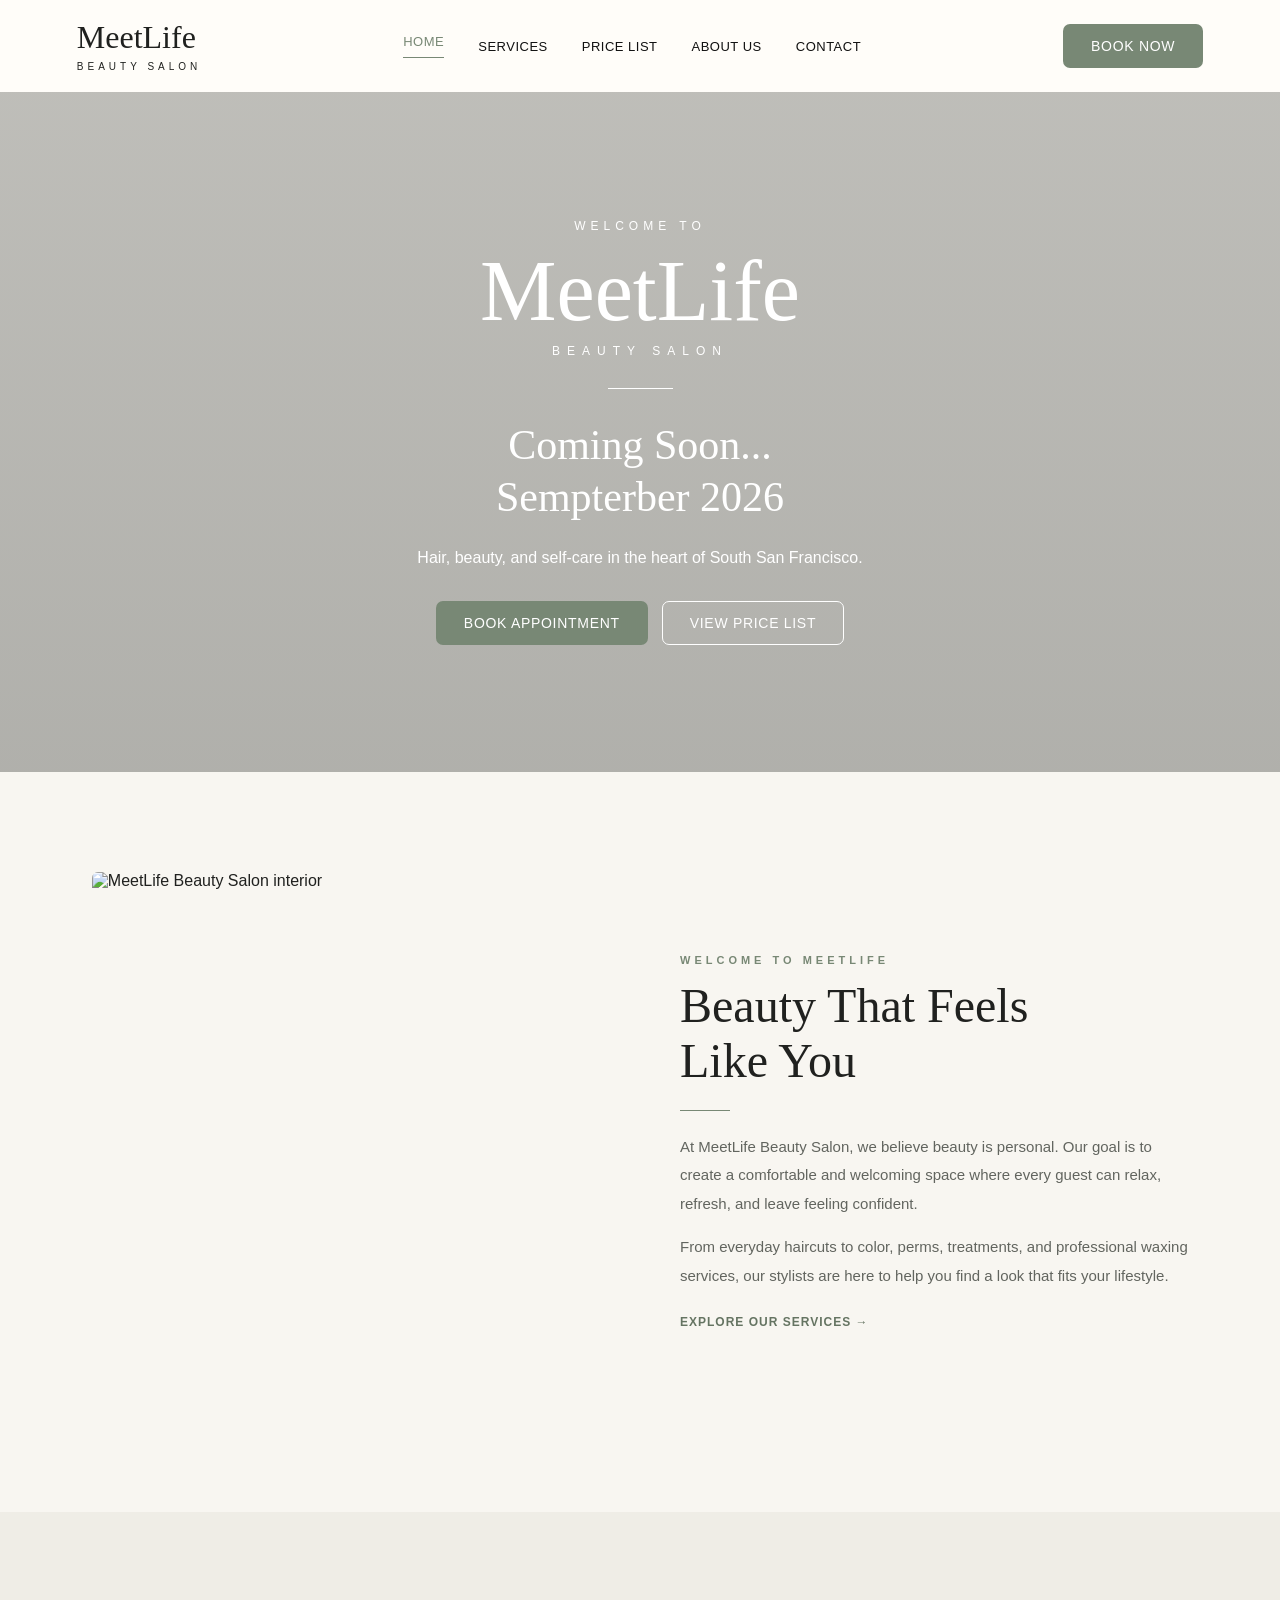
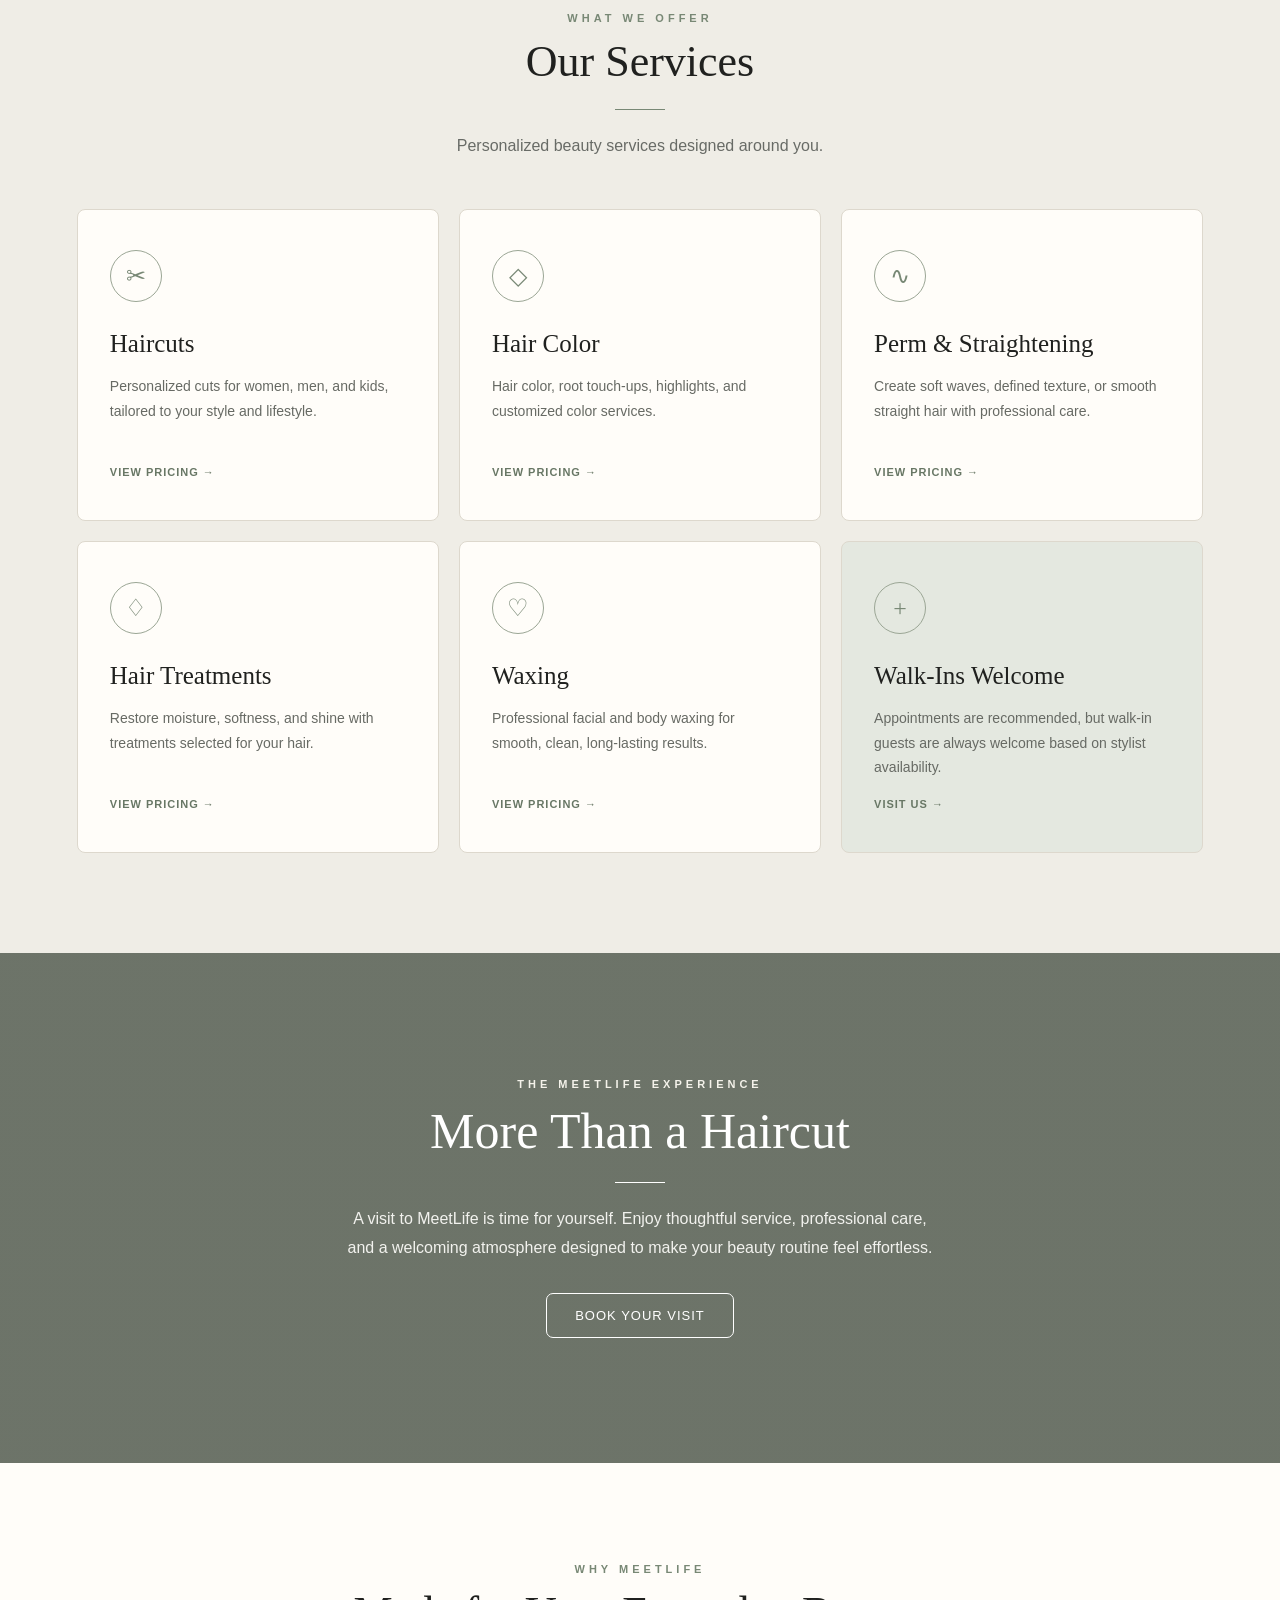
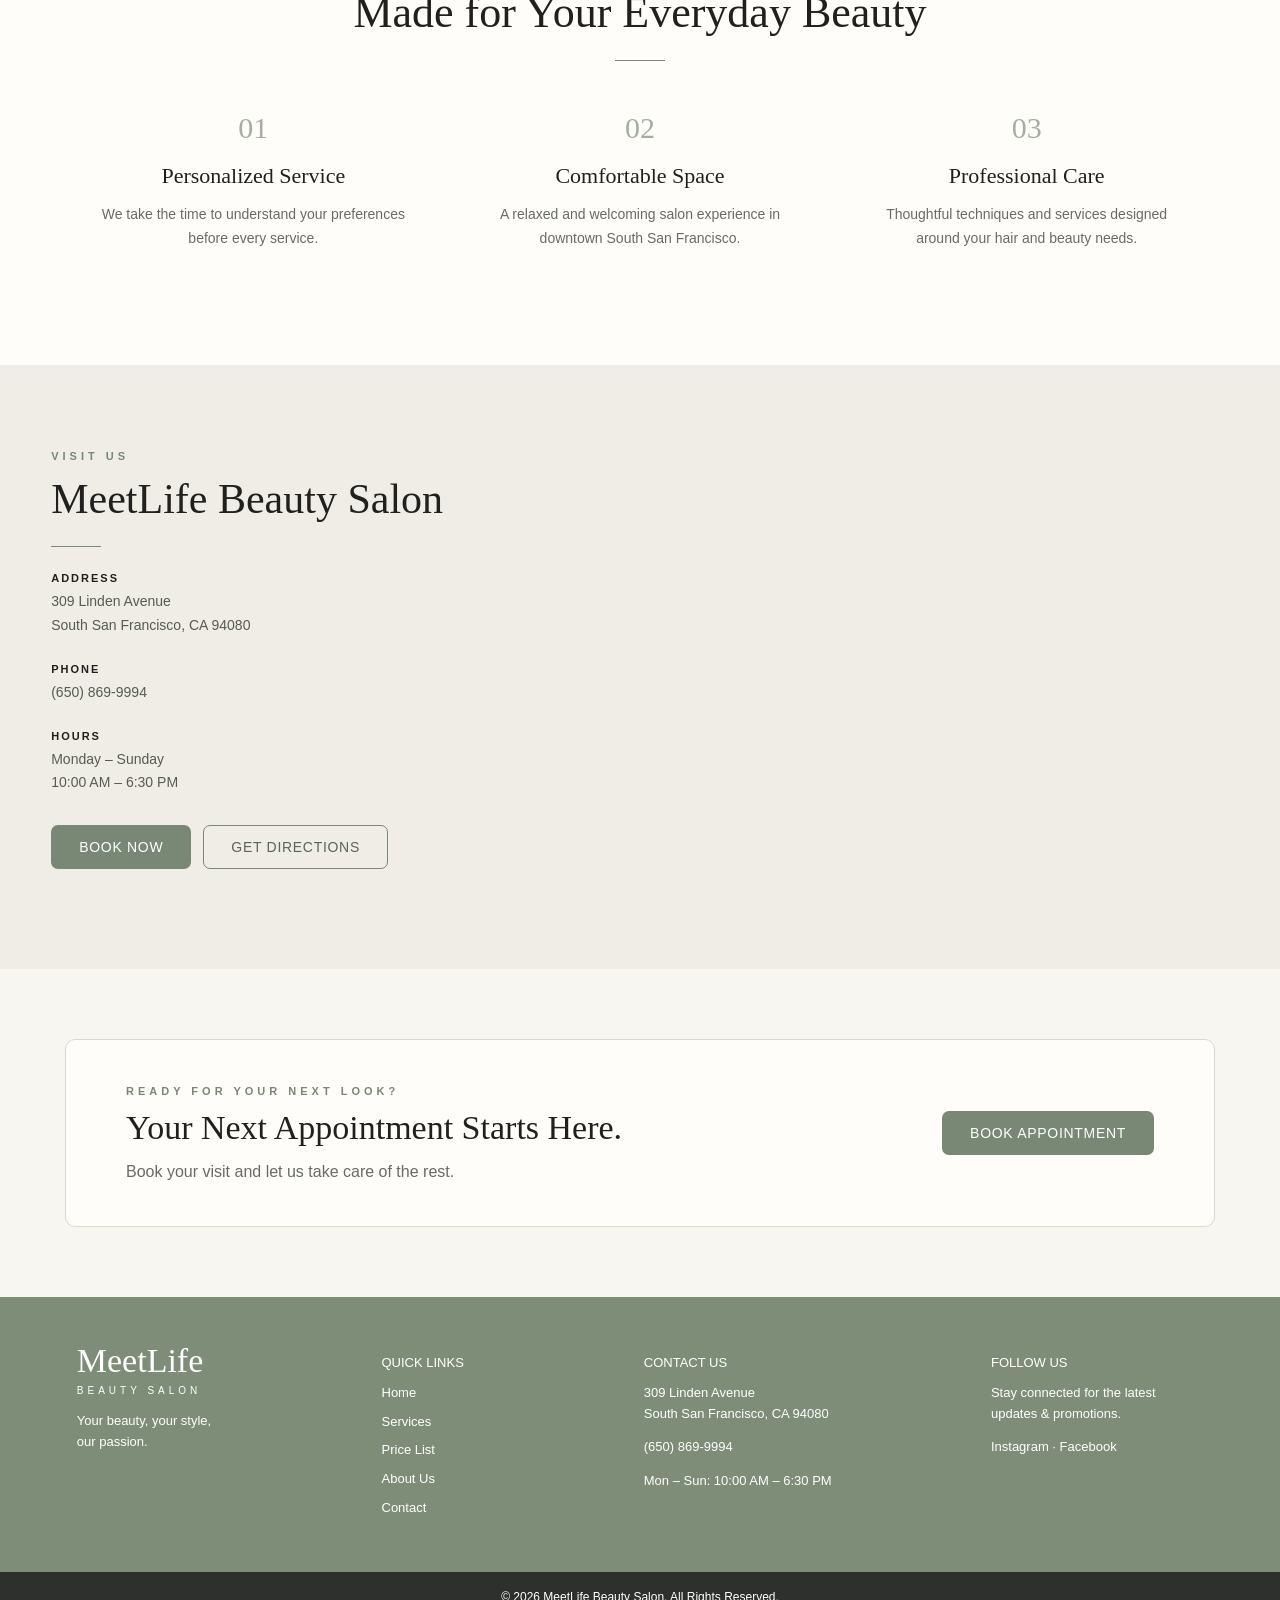
==== commit fab67cab: "Added Services Page" ====
--- a/index.html
+++ b/index.html
@@ -1,4 +1,4 @@
-```html
+
 <!DOCTYPE html>
 <html lang="en">
 <head>
@@ -27,7 +27,7 @@
 
     <nav>
       <a href="index.html" class="active">Home</a>
-      <a href="#services">Services</a>
+      <a href="services.html">Services</a>
       <a href="price.html">Price List</a>
       <a href="#about">About Us</a>
       <a href="#contact">Contact</a>
@@ -622,4 +622,4 @@
 
 </body>
 </html>
-```
+
--- a/style.css
+++ b/style.css
@@ -1366,3 +1366,413 @@
   }
 }
 
+/* =========================
+   SERVICES PAGE
+========================= */
+
+.services-hero {
+  min-height: 430px;
+
+  background:
+    linear-gradient(
+      rgba(40, 46, 38, 0.48),
+      rgba(40, 46, 38, 0.48)
+    ),
+    url("services-hero.jpg");
+
+  background-size: cover;
+  background-position: center;
+
+  display: flex;
+  align-items: center;
+  justify-content: center;
+
+  padding: 70px 20px;
+
+  text-align: center;
+  color: white;
+}
+
+
+.services-hero-overlay {
+  max-width: 750px;
+}
+
+
+.services-hero h1 {
+  margin: 0;
+
+  font-family: Georgia, serif;
+  font-size: 62px;
+  font-weight: 400;
+
+  letter-spacing: 2px;
+}
+
+
+.services-hero p:last-child {
+  max-width: 560px;
+
+  margin: auto;
+
+  font-size: 16px;
+  line-height: 1.7;
+}
+
+
+.light-label {
+  color: #f4f2ea;
+}
+
+
+/* INTRO */
+
+.services-intro {
+  max-width: 760px;
+
+  margin: auto;
+
+  padding: 90px 25px;
+
+  text-align: center;
+}
+
+
+.services-intro h2 {
+  margin: 0;
+
+  font-family: Georgia, serif;
+
+  font-size: 44px;
+  font-weight: 400;
+}
+
+
+.services-intro > p:last-child {
+  color: #676a64;
+
+  font-size: 15px;
+
+  line-height: 1.9;
+}
+
+
+/* SERVICE FEATURE */
+
+.service-feature {
+  max-width: 1250px;
+
+  margin: 0 auto 80px;
+
+  padding: 0 5%;
+
+  display: grid;
+
+  grid-template-columns: 1fr 1fr;
+
+  align-items: center;
+
+  gap: 75px;
+}
+
+
+.service-feature-image img {
+  display: block;
+
+  width: 100%;
+  height: 520px;
+
+  object-fit: cover;
+
+  border-radius: 8px;
+}
+
+
+.service-feature-content h2 {
+  margin: 0;
+
+  font-family: Georgia, serif;
+
+  font-size: 42px;
+  font-weight: 400;
+}
+
+
+.service-feature-content p {
+  color: #686b66;
+
+  line-height: 1.8;
+
+  font-size: 15px;
+}
+
+
+.reverse-service .service-feature-image {
+  order: 2;
+}
+
+
+.reverse-service .service-feature-content {
+  order: 1;
+}
+
+
+/* SERVICE LIST */
+
+.service-list {
+  margin: 28px 0;
+
+  display: grid;
+
+  grid-template-columns: 1fr 1fr;
+
+  gap: 0;
+}
+
+
+.service-list span {
+  padding: 14px 5px;
+
+  border-bottom: 1px solid #ddd8cd;
+
+  color: #454843;
+
+  font-size: 14px;
+}
+
+
+.service-list span:nth-child(odd) {
+  margin-right: 22px;
+}
+
+
+.service-note {
+  font-size: 12px !important;
+
+  font-style: italic;
+
+  color: #878b83 !important;
+}
+
+
+/* WAXING SERVICES */
+
+.waxing-service-section {
+  padding: 95px 6%;
+
+  background: #efede6;
+}
+
+
+.wax-service-grid {
+  max-width: 1150px;
+
+  margin: auto;
+
+  display: grid;
+
+  grid-template-columns: repeat(3, 1fr);
+
+  gap: 18px;
+}
+
+
+.wax-service-card {
+  min-height: 200px;
+
+  padding: 34px 30px;
+
+  background: #fffdf9;
+
+  border: 1px solid #ddd8cd;
+
+  border-radius: 8px;
+}
+
+
+.wax-service-card h3 {
+  margin: 0 0 15px;
+
+  font-family: Georgia, serif;
+
+  font-size: 24px;
+  font-weight: 400;
+}
+
+
+.wax-service-card p {
+  color: #686b66;
+
+  line-height: 1.7;
+
+  font-size: 14px;
+}
+
+
+.wax-service-card a {
+  color: #657462;
+
+  text-decoration: none;
+
+  text-transform: uppercase;
+
+  letter-spacing: 1px;
+
+  font-size: 11px;
+}
+
+
+.price-card {
+  background: #dfe5db;
+}
+
+
+/* CONSULTATION */
+
+.consultation-section {
+  padding: 65px 8%;
+
+  background: #788875;
+
+  color: white;
+
+  display: flex;
+
+  justify-content: center;
+  align-items: center;
+
+  gap: 90px;
+}
+
+
+.consultation-section > div {
+  max-width: 680px;
+}
+
+
+.consultation-section h2 {
+  margin: 0 0 15px;
+
+  font-family: Georgia, serif;
+
+  font-size: 40px;
+  font-weight: 400;
+}
+
+
+.consultation-section p:last-child {
+  margin-bottom: 0;
+
+  line-height: 1.8;
+
+  font-size: 14px;
+
+  color: #f2f3ef;
+}
+
+
+/* TABLET */
+
+@media (max-width: 950px) {
+
+  .services-hero h1 {
+    font-size: 50px;
+  }
+
+  .service-feature {
+    gap: 40px;
+  }
+
+  .service-feature-image img {
+    height: 430px;
+  }
+
+  .service-feature-content h2 {
+    font-size: 36px;
+  }
+
+  .wax-service-grid {
+    grid-template-columns: 1fr 1fr;
+  }
+
+  .consultation-section {
+    gap: 40px;
+  }
+}
+
+
+/* MOBILE */
+
+@media (max-width: 650px) {
+
+  .services-hero {
+    min-height: 340px;
+  }
+
+  .services-hero h1 {
+    font-size: 40px;
+  }
+
+  .services-intro {
+    padding-top: 65px;
+    padding-bottom: 65px;
+  }
+
+  .services-intro h2 {
+    font-size: 34px;
+  }
+
+  .service-feature {
+    grid-template-columns: 1fr;
+
+    gap: 30px;
+
+    margin-bottom: 65px;
+
+    padding-left: 20px;
+    padding-right: 20px;
+  }
+
+  .reverse-service .service-feature-image,
+  .reverse-service .service-feature-content {
+    order: initial;
+  }
+
+  .service-feature-image img {
+    height: 340px;
+  }
+
+  .service-feature-content h2 {
+    font-size: 32px;
+  }
+
+  .service-list {
+    grid-template-columns: 1fr;
+  }
+
+  .service-list span:nth-child(odd) {
+    margin-right: 0;
+  }
+
+  .waxing-service-section {
+    padding: 70px 20px;
+  }
+
+  .wax-service-grid {
+    grid-template-columns: 1fr;
+  }
+
+  .consultation-section {
+    padding: 55px 25px;
+
+    flex-direction: column;
+
+    align-items: flex-start;
+
+    gap: 25px;
+  }
+
+  .consultation-section h2 {
+    font-size: 32px;
+  }
+}
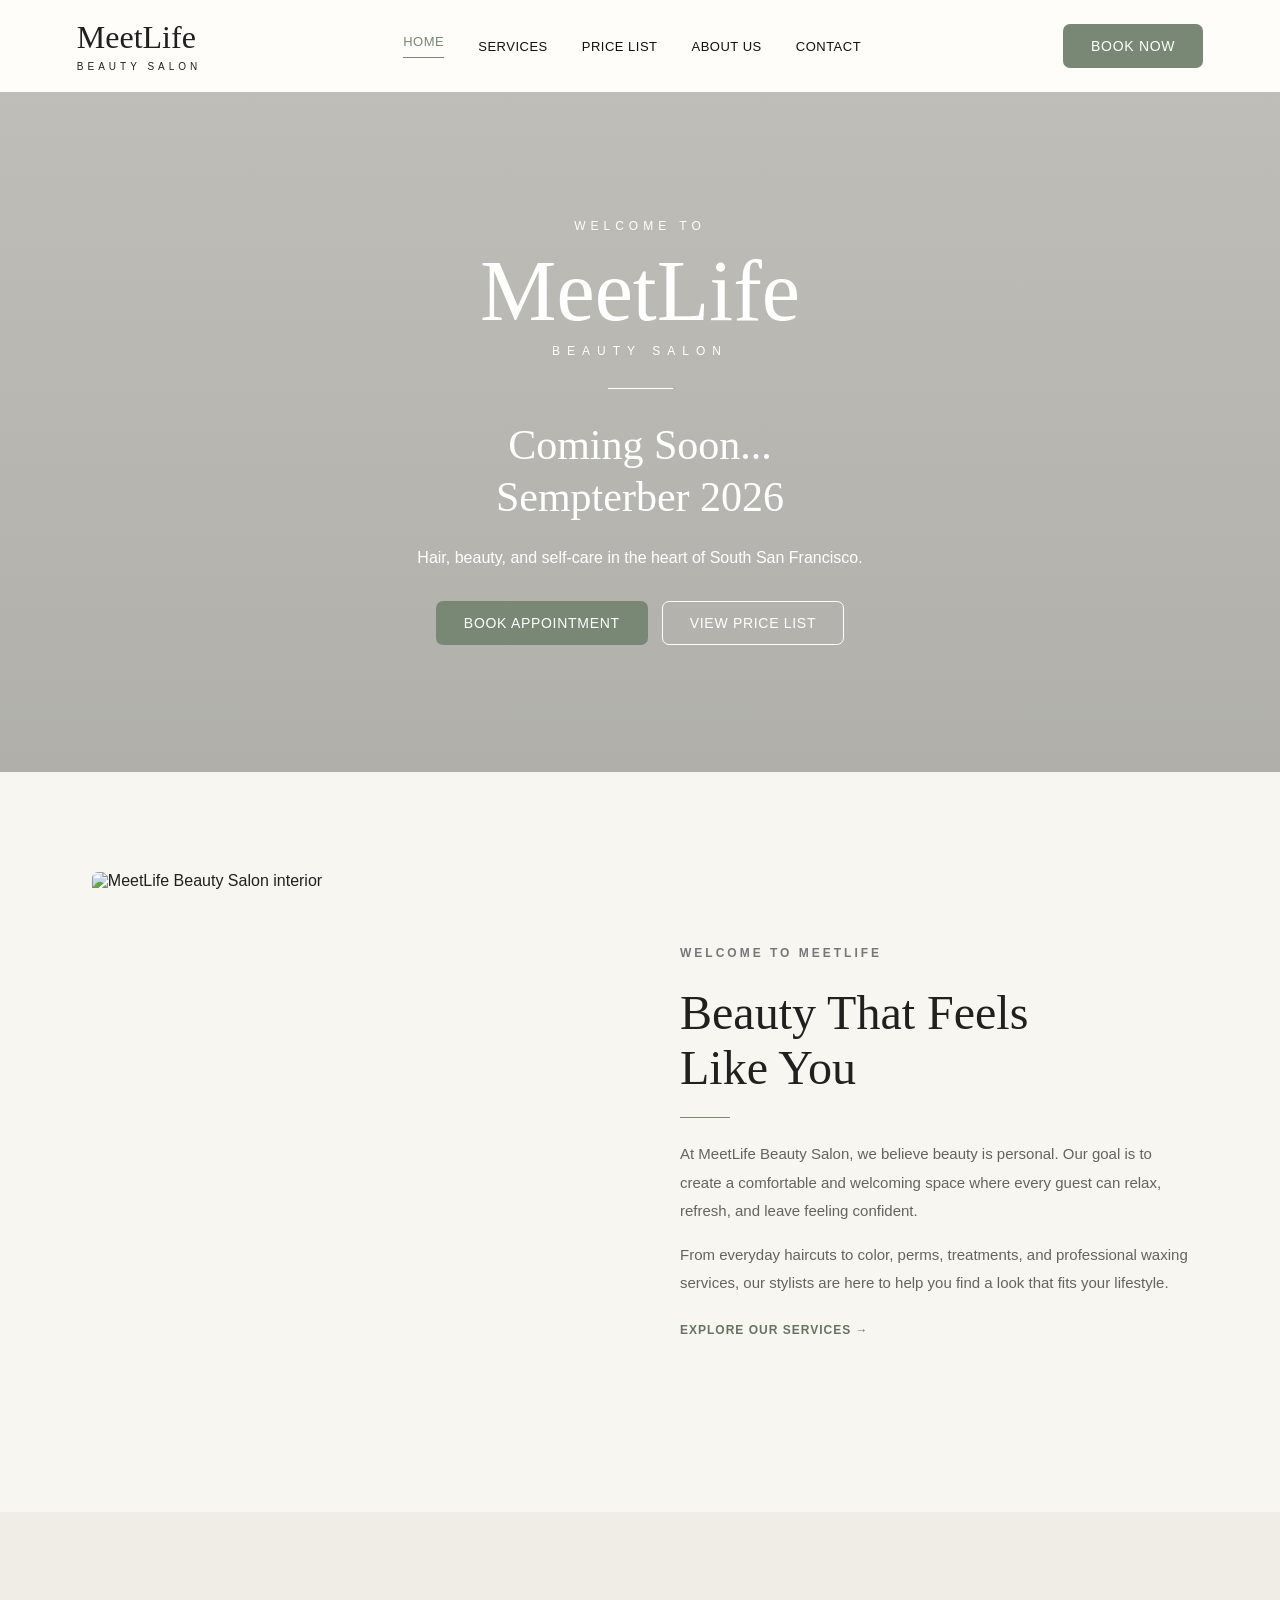
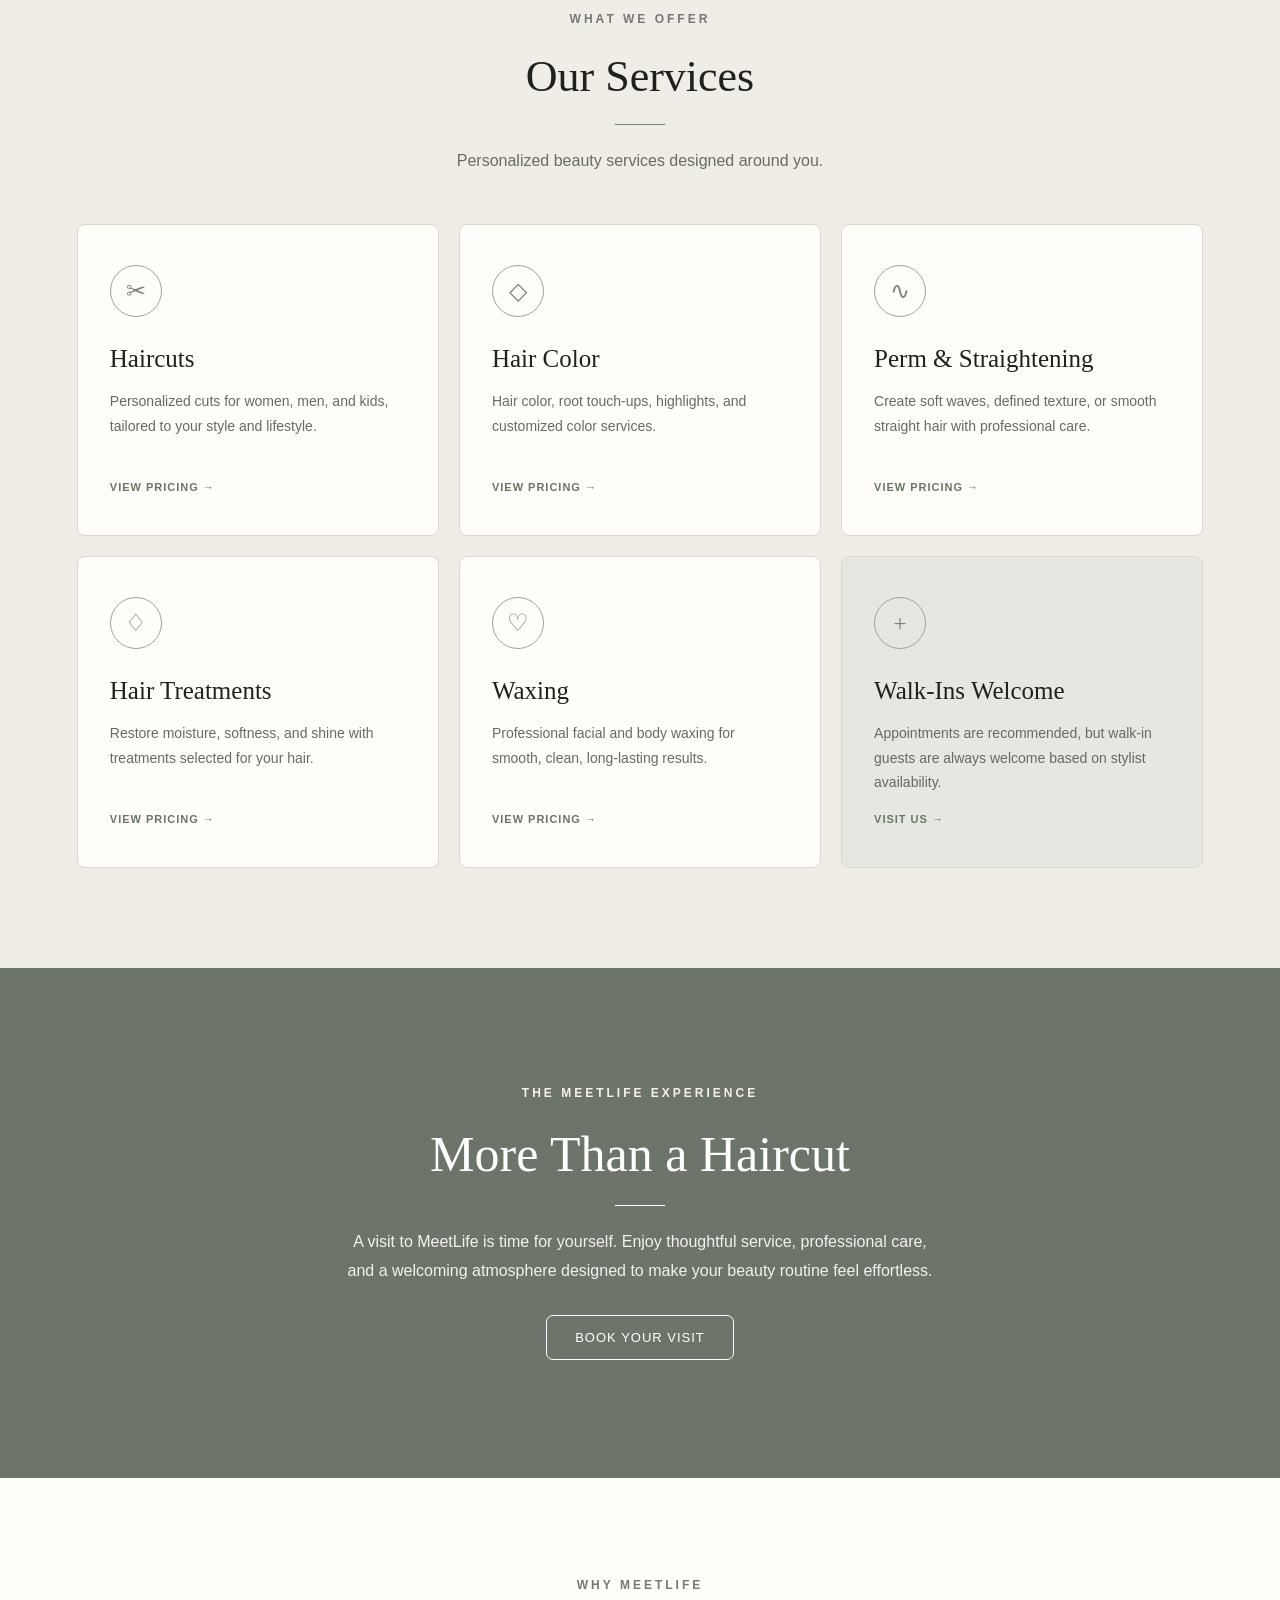
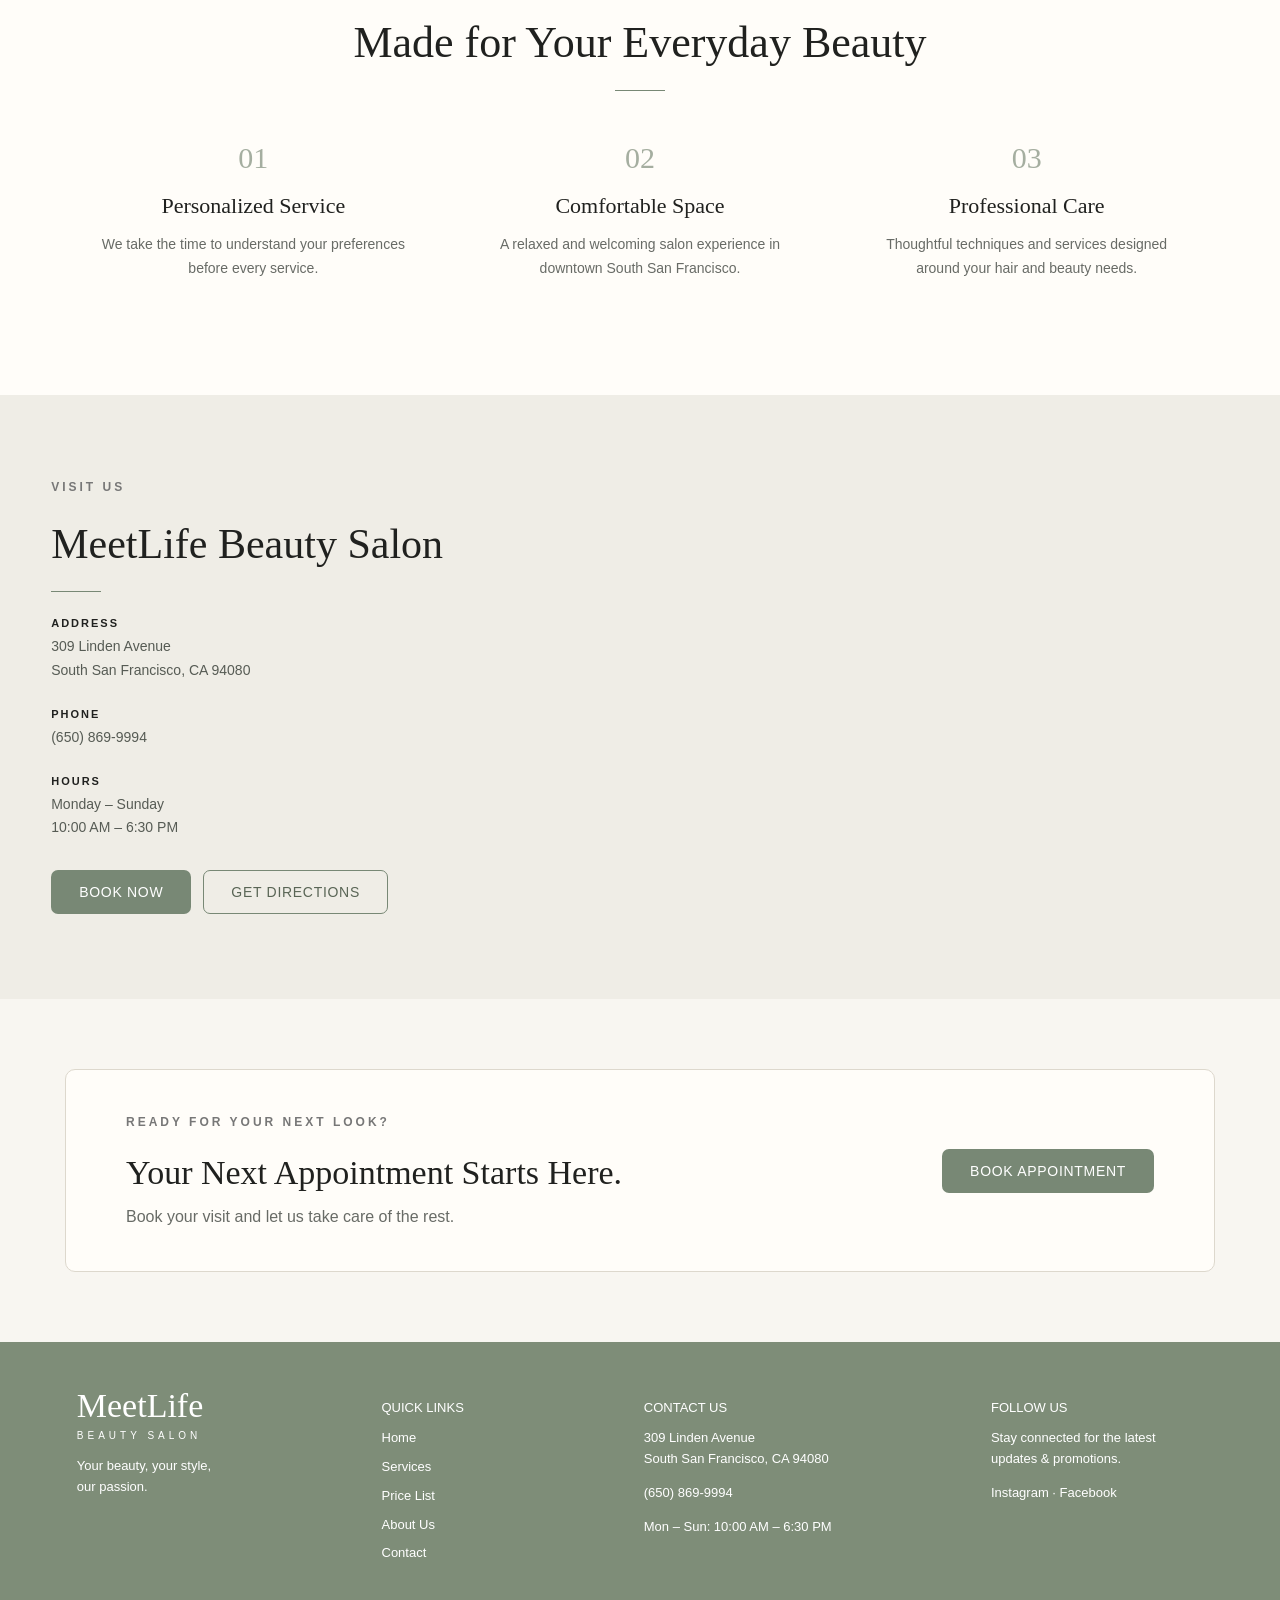
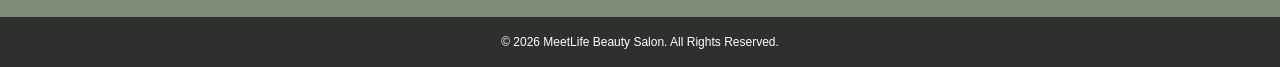
==== commit 73902997: "Added about us page" ====
--- a/index.html
+++ b/index.html
@@ -29,7 +29,7 @@
       <a href="index.html" class="active">Home</a>
       <a href="services.html">Services</a>
       <a href="price.html">Price List</a>
-      <a href="#about">About Us</a>
+      <a href="about.html">About Us</a>
       <a href="#contact">Contact</a>
     </nav>
 
@@ -551,7 +551,7 @@
           Home
         </a>
 
-        <a href="#services">
+        <a href="services.html">
           Services
         </a>
 
@@ -559,11 +559,11 @@
           Price List
         </a>
 
-        <a href="#about">
+        <a href="about.html">
           About Us
         </a>
 
-        <a href="#contact">
+        <a href="#contact.html">
           Contact
         </a>
 
--- a/style.css
+++ b/style.css
@@ -1776,3 +1776,251 @@
     font-size: 32px;
   }
 }
+
+/* =========================
+   ABOUT US PAGE
+========================= */
+
+.about-hero {
+  padding: 130px 8% 110px;
+  text-align: center;
+  background: #f7f4ee;
+}
+
+.section-label {
+  font-size: 12px;
+  letter-spacing: 3px;
+  text-transform: uppercase;
+  margin-bottom: 25px;
+  color: #777;
+}
+
+.about-hero h2 {
+  font-family: Georgia, serif;
+  font-size: clamp(46px, 6vw, 82px);
+  font-weight: 400;
+  line-height: 1.05;
+  margin: 0 auto 35px;
+  color: #222;
+}
+
+.about-intro {
+  max-width: 650px;
+  margin: 0 auto;
+  font-size: 17px;
+  line-height: 1.8;
+  color: #666;
+}
+
+
+/* OUR STORY */
+
+.about-story {
+  display: grid;
+  grid-template-columns: 1.2fr 0.8fr;
+  gap: 80px;
+  padding: 120px 8%;
+  align-items: center;
+}
+
+.about-story-text {
+  max-width: 650px;
+}
+
+.about-story-text h2 {
+  font-family: Georgia, serif;
+  font-size: 48px;
+  font-weight: 400;
+  margin-bottom: 30px;
+}
+
+.about-story-text p:not(.section-label) {
+  font-size: 16px;
+  line-height: 1.9;
+  color: #666;
+  margin-bottom: 20px;
+}
+
+
+/* QUOTE BOX */
+
+.about-quote {
+  background: #262622;
+  color: white;
+  padding: 70px 55px;
+  min-height: 350px;
+  display: flex;
+  flex-direction: column;
+  justify-content: space-between;
+}
+
+.about-quote span {
+  font-size: 11px;
+  letter-spacing: 4px;
+  opacity: 0.65;
+}
+
+.about-quote h3 {
+  font-family: Georgia, serif;
+  font-size: 42px;
+  font-weight: 400;
+  line-height: 1.25;
+  margin: 0;
+}
+
+
+/* VALUES */
+
+.about-values {
+  background: #eee9df;
+  padding: 120px 8%;
+}
+
+.values-heading {
+  margin-bottom: 65px;
+}
+
+.values-heading h2 {
+  font-family: Georgia, serif;
+  font-size: 52px;
+  font-weight: 400;
+  line-height: 1.15;
+}
+
+.values-grid {
+  display: grid;
+  grid-template-columns: repeat(3, 1fr);
+  gap: 25px;
+}
+
+.value-card {
+  background: #f8f6f1;
+  padding: 45px 35px;
+  min-height: 250px;
+}
+
+.value-card span {
+  font-family: Georgia, serif;
+  font-size: 14px;
+  color: #999;
+}
+
+.value-card h3 {
+  font-family: Georgia, serif;
+  font-size: 25px;
+  font-weight: 400;
+  margin: 35px 0 18px;
+}
+
+.value-card p {
+  color: #666;
+  line-height: 1.8;
+  font-size: 15px;
+}
+
+
+/* CTA */
+
+.about-cta {
+  text-align: center;
+  padding: 130px 20px;
+}
+
+.about-cta h2 {
+  font-family: Georgia, serif;
+  font-size: clamp(42px, 5vw, 65px);
+  font-weight: 400;
+  line-height: 1.1;
+  margin-bottom: 45px;
+}
+
+.about-book-btn {
+  display: inline-block;
+  padding: 16px 32px;
+  background: #222;
+  color: white;
+  text-decoration: none;
+  font-size: 13px;
+  letter-spacing: 1px;
+  transition: 0.3s ease;
+}
+
+.about-book-btn:hover {
+  background: #555;
+}
+
+
+/* FOOTER */
+
+.site-footer {
+  background: #222;
+  color: #fff;
+  padding: 65px 8%;
+  text-align: center;
+}
+
+.footer-logo h2 {
+  font-family: Georgia, serif;
+  font-size: 32px;
+  font-weight: 400;
+  margin: 0;
+}
+
+.footer-logo span {
+  display: block;
+  font-size: 9px;
+  letter-spacing: 4px;
+  margin-top: 5px;
+  margin-bottom: 30px;
+}
+
+.site-footer p {
+  color: #aaa;
+  font-size: 12px;
+  margin: 8px 0;
+}
+
+
+/* MOBILE */
+
+@media (max-width: 800px) {
+
+  .about-hero {
+    padding: 90px 6% 75px;
+  }
+
+  .about-story {
+    grid-template-columns: 1fr;
+    gap: 45px;
+    padding: 80px 7%;
+  }
+
+  .about-story-text h2 {
+    font-size: 38px;
+  }
+
+  .about-quote {
+    min-height: 280px;
+    padding: 50px 35px;
+  }
+
+  .about-quote h3 {
+    font-size: 34px;
+  }
+
+  .about-values {
+    padding: 80px 7%;
+  }
+
+  .values-heading h2 {
+    font-size: 39px;
+  }
+
+  .values-grid {
+    grid-template-columns: 1fr;
+  }
+
+  .about-cta {
+    padding: 90px 7%;
+  }
+}
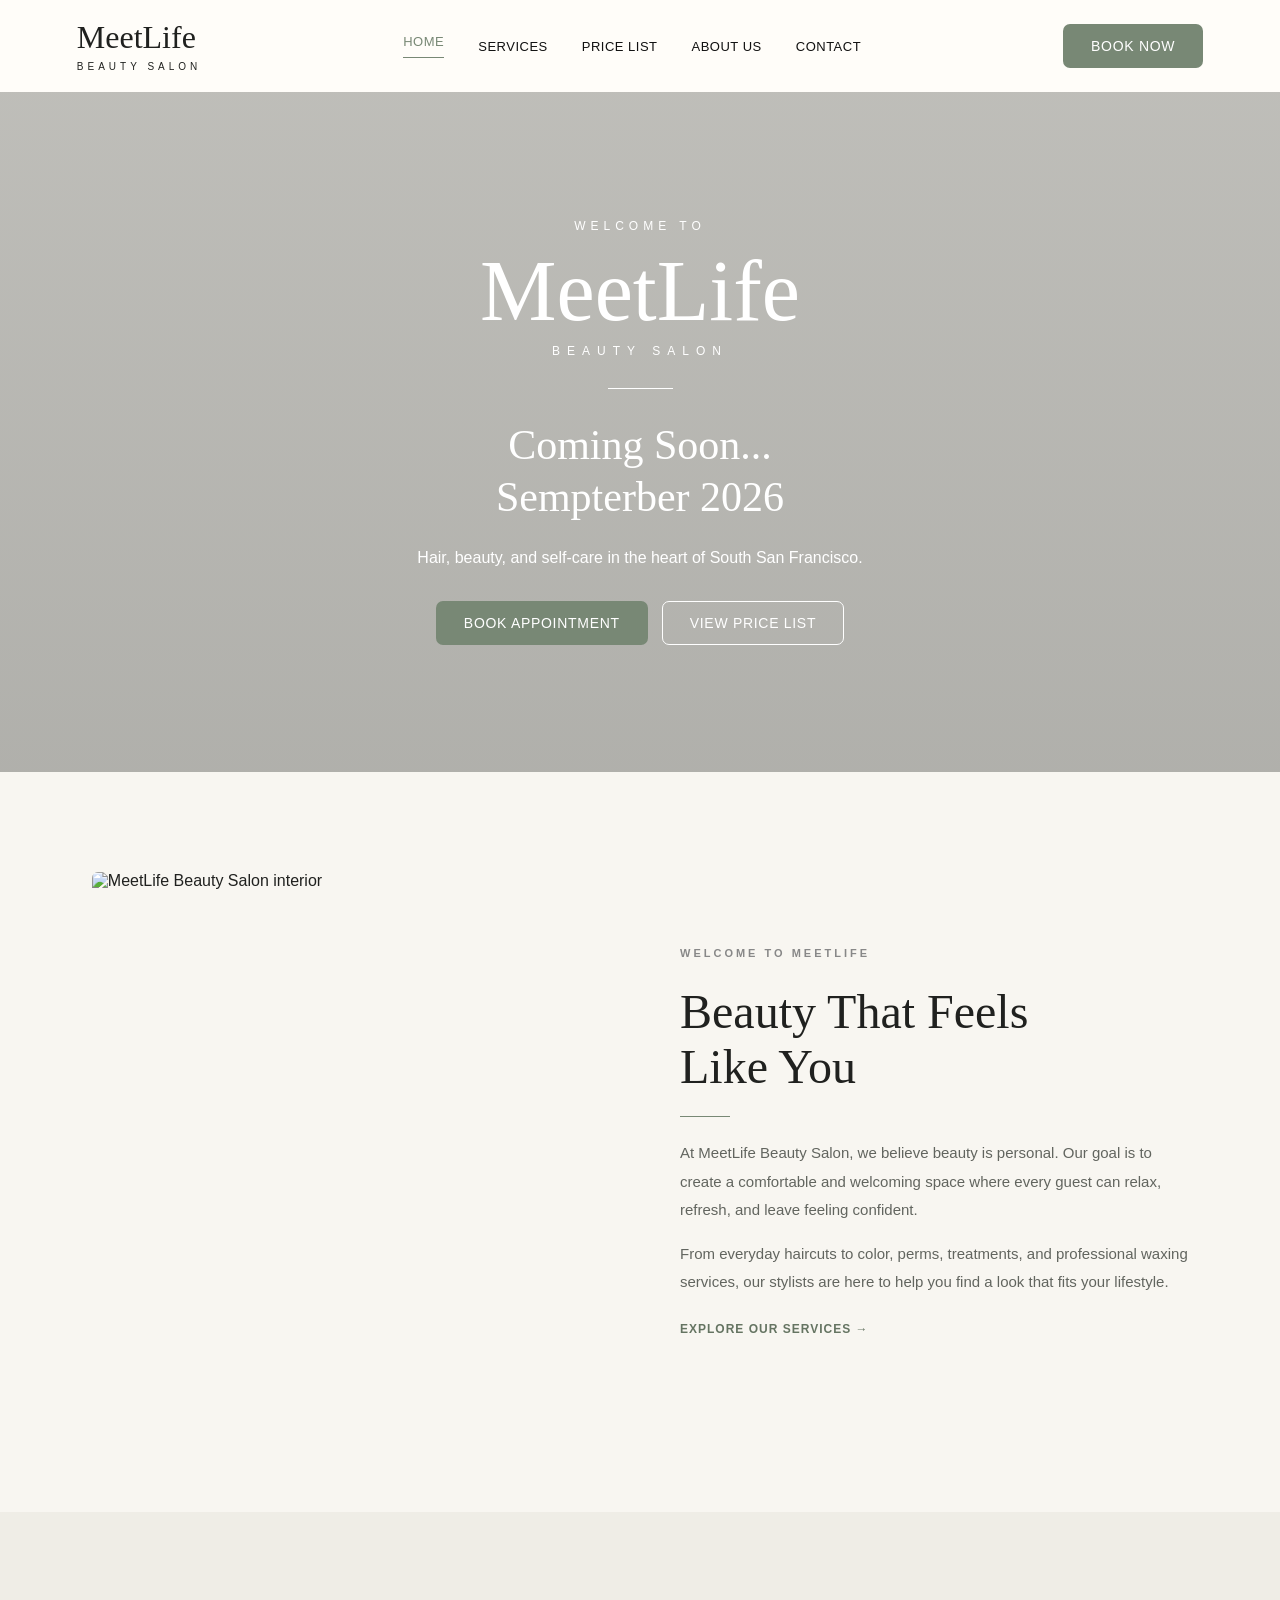
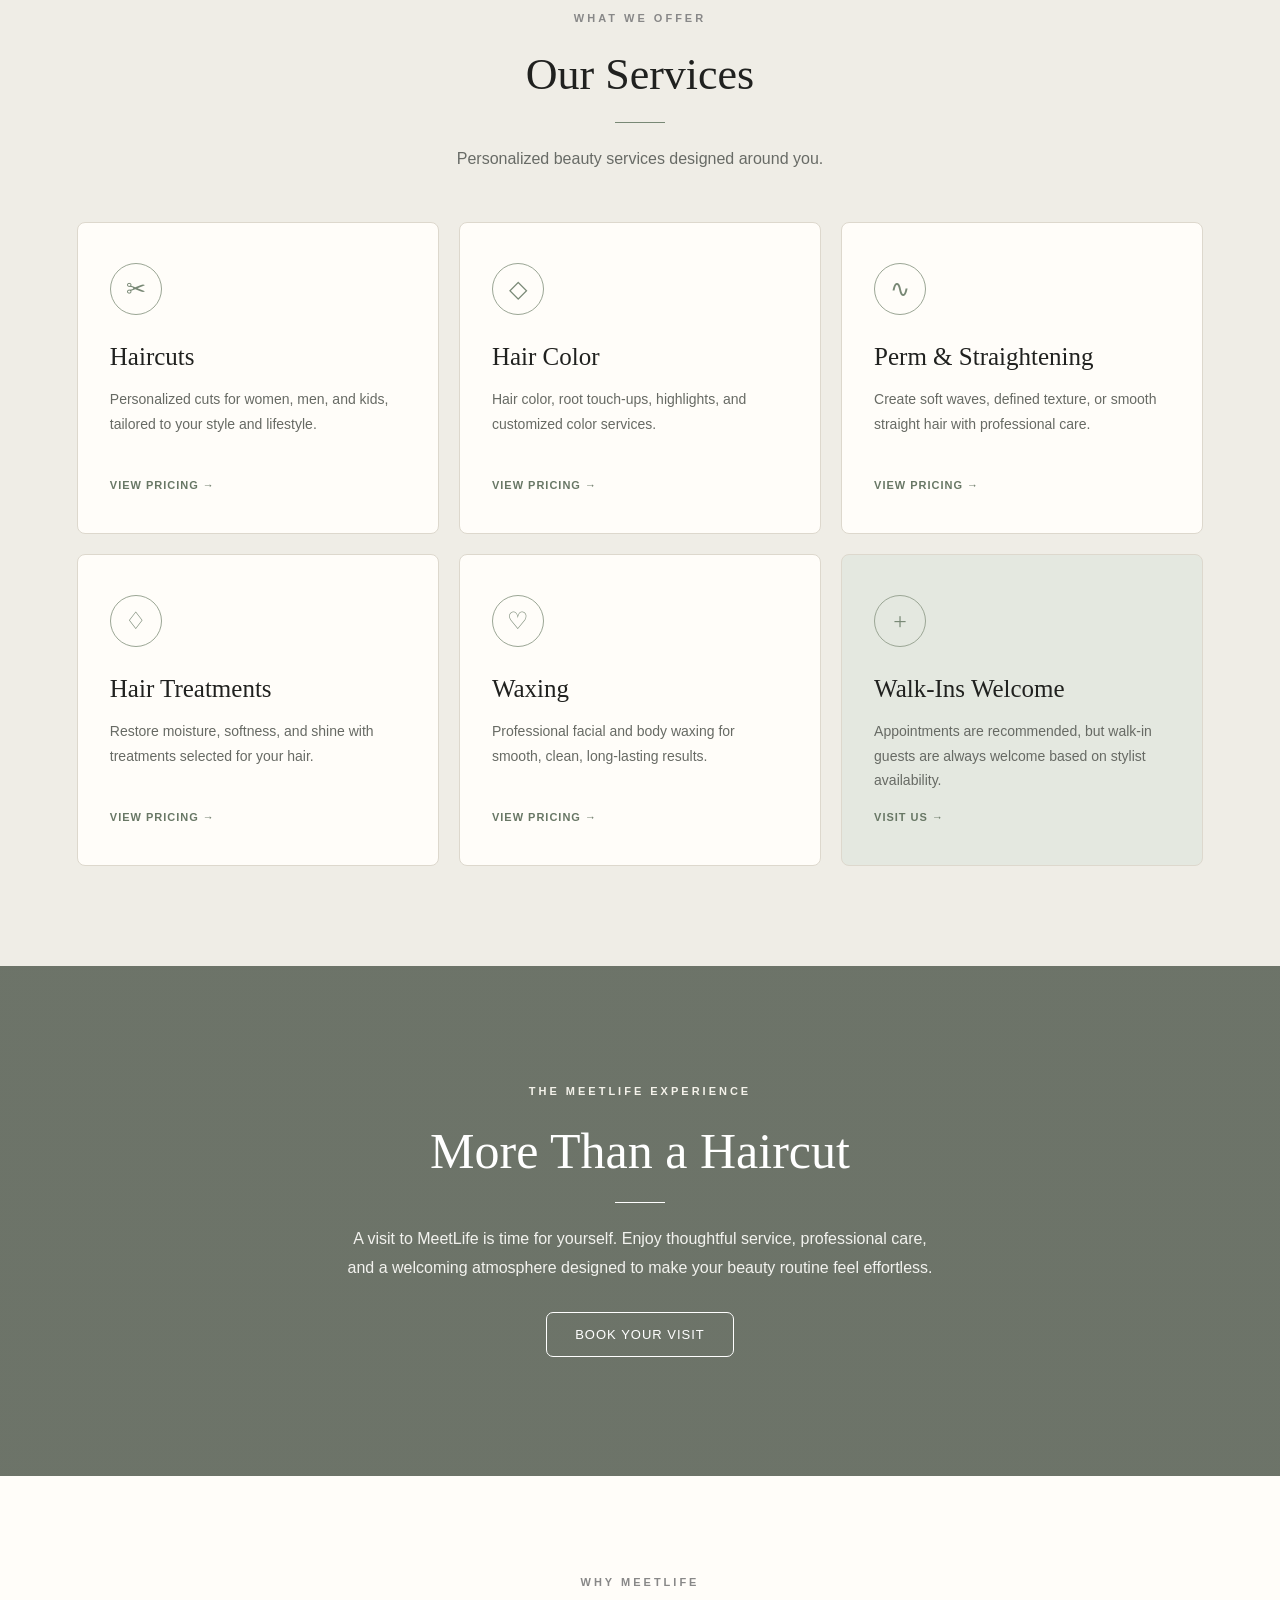
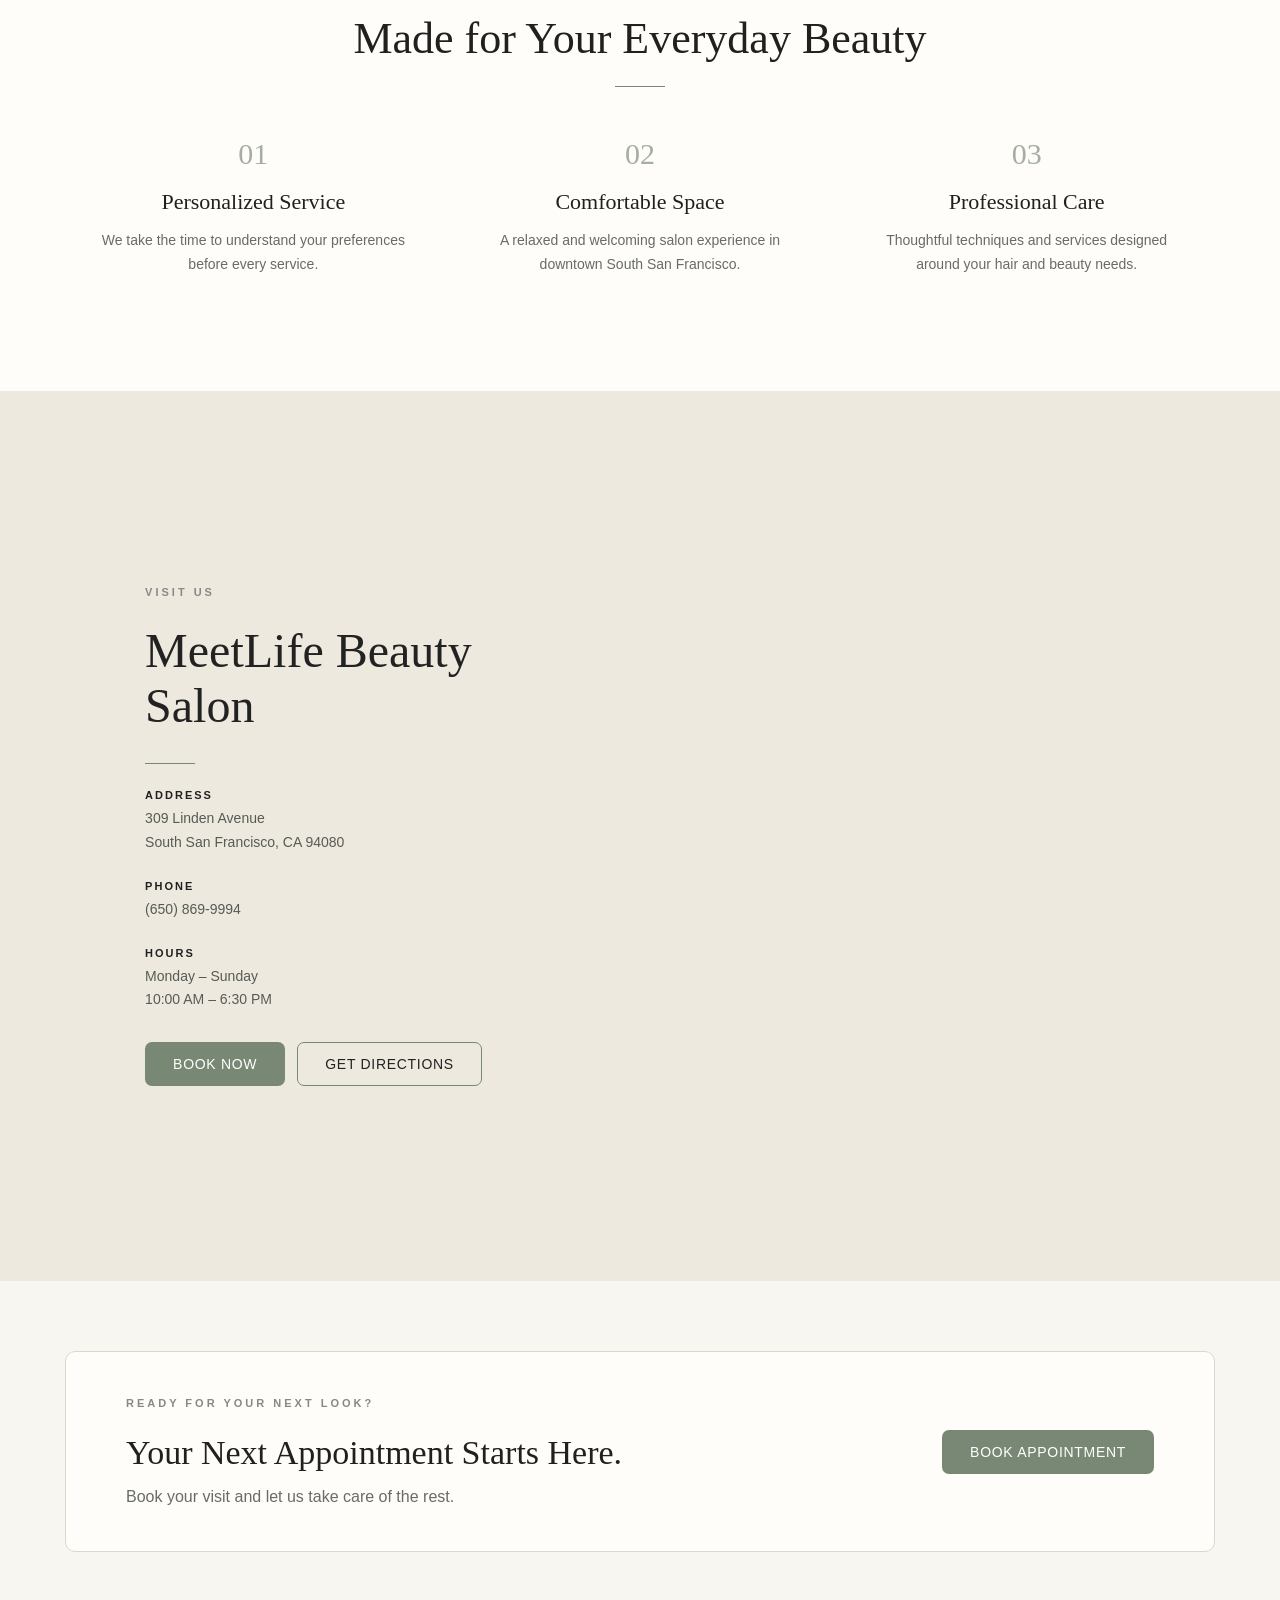
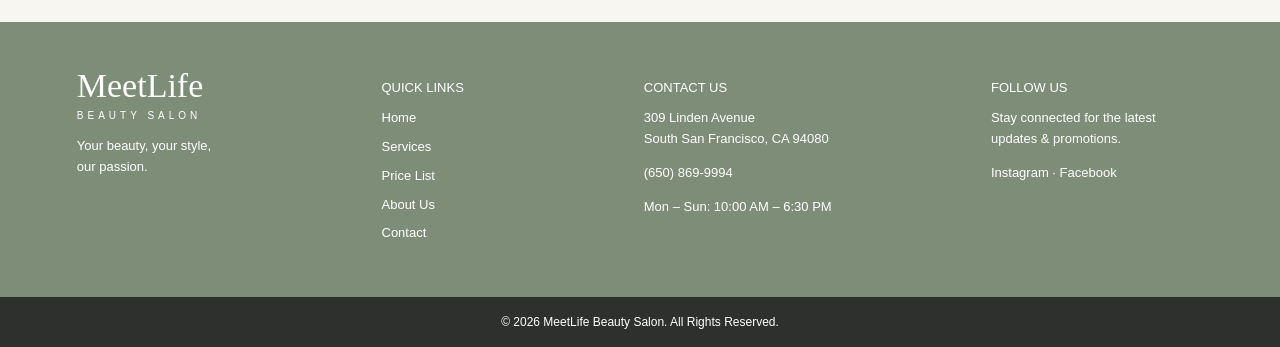
==== commit 5fac7616: "fix fix" ====
--- a/index.html
+++ b/index.html
@@ -30,7 +30,7 @@
       <a href="services.html">Services</a>
       <a href="price.html">Price List</a>
       <a href="about.html">About Us</a>
-      <a href="#contact">Contact</a>
+      <a href="contact.html">Contact</a>
     </nav>
 
     <a href="/book" class="book-btn">Book Now</a>
--- a/style.css
+++ b/style.css
@@ -2023,4 +2023,963 @@
   .about-cta {
     padding: 90px 7%;
   }
+}
+
+/* =========================================
+   CONTACT PAGE
+========================================= */
+
+
+/* HERO */
+
+.contact-hero {
+  background: #f7f4ee;
+  text-align: center;
+  padding: 130px 8% 110px;
+}
+
+.section-label {
+  font-size: 11px;
+  letter-spacing: 3px;
+  text-transform: uppercase;
+  color: #888;
+  margin-bottom: 25px;
+}
+
+.contact-hero h2 {
+  font-family: Georgia, "Times New Roman", serif;
+  font-size: clamp(48px, 6vw, 82px);
+  font-weight: 400;
+  line-height: 1.05;
+
+  color: #222;
+
+  margin: 0 0 30px;
+}
+
+.contact-hero-text {
+  max-width: 630px;
+
+  margin: 0 auto;
+
+  font-size: 17px;
+  line-height: 1.8;
+
+  color: #666;
+}
+
+
+/* =========================================
+   CONTACT INFORMATION
+========================================= */
+
+.contact-section {
+  display: grid;
+
+  grid-template-columns: 1.1fr 0.9fr;
+
+  gap: 70px;
+
+  padding: 120px 8%;
+
+  align-items: stretch;
+}
+
+
+/* LEFT SIDE */
+
+.contact-info h2 {
+  font-family: Georgia, "Times New Roman", serif;
+
+  font-size: 52px;
+
+  font-weight: 400;
+
+  margin: 0 0 45px;
+
+  color: #222;
+}
+
+
+/* CONTACT ITEMS */
+
+.contact-item {
+  padding: 25px 0;
+
+  border-bottom: 1px solid #ddd;
+}
+
+.contact-item span {
+  display: block;
+
+  font-size: 10px;
+
+  letter-spacing: 2.5px;
+
+  color: #999;
+
+  margin-bottom: 12px;
+}
+
+.contact-item p {
+  margin: 0;
+
+  font-size: 17px;
+
+  line-height: 1.7;
+
+  color: #444;
+}
+
+.contact-item a {
+  color: #444;
+
+  text-decoration: none;
+
+  transition: opacity 0.2s ease;
+}
+
+.contact-item a:hover {
+  opacity: 0.6;
+}
+
+
+/* =========================================
+   BUTTONS
+========================================= */
+
+.contact-buttons {
+  display: flex;
+
+  gap: 15px;
+
+  margin-top: 40px;
+
+  flex-wrap: wrap;
+}
+
+.contact-btn {
+  display: inline-block;
+
+  padding: 16px 30px;
+
+  background: #222;
+
+  color: white;
+
+  border: 1px solid #222;
+
+  text-decoration: none;
+
+  font-size: 12px;
+
+  letter-spacing: 1px;
+
+  transition: all 0.25s ease;
+}
+
+.contact-btn:hover {
+  background: #444;
+
+  border-color: #444;
+}
+
+
+/* OUTLINE BUTTON */
+
+.outline-btn {
+  background: transparent;
+
+  color: #222;
+}
+
+.outline-btn:hover {
+  background: #222;
+
+  color: white;
+}
+
+
+/* =========================================
+   DARK CONTACT CARD
+========================================= */
+
+.contact-card {
+  background: #282824;
+
+  color: white;
+
+  padding: 70px 55px;
+
+  display: flex;
+
+  flex-direction: column;
+
+  justify-content: center;
+}
+
+.contact-card .section-label {
+  color: #aaa;
+}
+
+.contact-card h3 {
+  font-family: Georgia, "Times New Roman", serif;
+
+  font-size: 43px;
+
+  line-height: 1.2;
+
+  font-weight: 400;
+
+  margin: 10px 0 30px;
+}
+
+.contact-card p {
+  color: #c8c8c5;
+
+  line-height: 1.8;
+
+  font-size: 15px;
+
+  max-width: 450px;
+
+  margin: 0 0 35px;
+}
+
+.contact-phone {
+  color: white;
+
+  font-family: Georgia, "Times New Roman", serif;
+
+  font-size: 26px;
+
+  text-decoration: none;
+
+  transition: opacity 0.2s ease;
+}
+
+.contact-phone:hover {
+  opacity: 0.65;
+}
+
+
+/* =========================================
+   LOCATION SECTION
+========================================= */
+
+.location-section {
+  background: #eee9df;
+
+  padding: 110px 8%;
+
+  display: grid;
+
+  grid-template-columns: 0.85fr 1.15fr;
+
+  gap: 70px;
+
+  align-items: center;
+}
+
+.location-info h2 {
+  font-family: Georgia, "Times New Roman", serif;
+
+  font-size: 48px;
+
+  font-weight: 400;
+
+  line-height: 1.15;
+
+  color: #222;
+
+  margin: 15px 0 30px;
+}
+
+.location-address {
+  font-size: 17px;
+
+  line-height: 1.8;
+
+  color: #333;
+
+  margin-bottom: 20px;
+}
+
+.location-description {
+  max-width: 430px;
+
+  font-size: 15px;
+
+  line-height: 1.8;
+
+  color: #666;
+}
+
+
+/* DIRECTIONS */
+
+.location-link {
+  display: inline-block;
+
+  margin-top: 25px;
+
+  padding-bottom: 5px;
+
+  color: #222;
+
+  text-decoration: none;
+
+  border-bottom: 1px solid #222;
+
+  font-size: 13px;
+
+  letter-spacing: 0.5px;
+
+  transition: opacity 0.2s ease;
+}
+
+.location-link:hover {
+  opacity: 0.55;
+}
+
+
+/* =========================================
+   GOOGLE MAP
+========================================= */
+
+.map-container {
+  width: 100%;
+
+  height: 420px;
+
+  overflow: hidden;
+
+  background: #d9d3c7;
+}
+
+.map-container iframe {
+  display: block;
+
+  width: 100%;
+
+  height: 100%;
+
+  border: 0;
+}
+
+
+/* =========================================
+   BOTTOM CTA
+========================================= */
+
+.contact-cta {
+  text-align: center;
+
+  padding: 125px 8%;
+
+  background: #fff;
+}
+
+.contact-cta h2 {
+  font-family: Georgia, "Times New Roman", serif;
+
+  font-size: clamp(42px, 5vw, 65px);
+
+  font-weight: 400;
+
+  line-height: 1.1;
+
+  color: #222;
+
+  margin: 0 0 45px;
+}
+
+.contact-book-btn {
+  display: inline-block;
+
+  padding: 17px 34px;
+
+  background: #222;
+
+  color: white;
+
+  text-decoration: none;
+
+  font-size: 12px;
+
+  letter-spacing: 1px;
+
+  transition: background 0.25s ease;
+}
+
+.contact-book-btn:hover {
+  background: #555;
+}
+
+
+/* =========================================
+   FOOTER
+========================================= */
+
+.site-footer {
+  background: #222;
+
+  color: white;
+
+  padding: 65px 8%;
+
+  text-align: center;
+}
+
+.footer-logo h2 {
+  font-family: Georgia, "Times New Roman", serif;
+
+  font-size: 32px;
+
+  font-weight: 400;
+
+  margin: 0;
+}
+
+.footer-logo span {
+  display: block;
+
+  font-size: 9px;
+
+  letter-spacing: 4px;
+
+  margin-top: 6px;
+
+  margin-bottom: 30px;
+
+  color: #bbb;
+}
+
+.site-footer p {
+  color: #aaa;
+
+  font-size: 12px;
+
+  line-height: 1.6;
+
+  margin: 7px 0;
+}
+
+.site-footer .copyright {
+  margin-top: 25px;
+
+  color: #777;
+}
+
+
+/* =========================================
+   TABLET / MOBILE
+========================================= */
+
+@media (max-width: 900px) {
+
+  .contact-section {
+    grid-template-columns: 1fr;
+
+    gap: 45px;
+
+    padding: 80px 7%;
+  }
+
+  .location-section {
+    grid-template-columns: 1fr;
+
+    gap: 45px;
+
+    padding: 80px 7%;
+  }
+
+  .map-container {
+    height: 350px;
+  }
+
+}
+
+
+/* =========================================
+   MOBILE
+========================================= */
+
+@media (max-width: 600px) {
+
+  .contact-hero {
+    padding: 90px 7% 75px;
+  }
+
+  .contact-hero h2 {
+    font-size: 48px;
+  }
+
+  .contact-hero-text {
+    font-size: 15px;
+  }
+
+
+  /* CONTACT */
+
+  .contact-info h2 {
+    font-size: 40px;
+  }
+
+  .contact-item p {
+    font-size: 16px;
+  }
+
+  .contact-buttons {
+    flex-direction: column;
+  }
+
+  .contact-btn {
+    width: 100%;
+
+    text-align: center;
+
+    box-sizing: border-box;
+  }
+
+
+  /* DARK CARD */
+
+  .contact-card {
+    padding: 50px 35px;
+  }
+
+  .contact-card h3 {
+    font-size: 35px;
+  }
+
+  .contact-phone {
+    font-size: 23px;
+  }
+
+
+  /* LOCATION */
+
+  .location-info h2 {
+    font-size: 39px;
+  }
+
+  .map-container {
+    height: 300px;
+  }
+
+
+  /* CTA */
+
+  .contact-cta {
+    padding: 90px 7%;
+  }
+
+  .contact-cta h2 {
+    font-size: 42px;
+  }
+
+}
+
+/* =========================================
+   PARKING
+========================================= */
+
+.parking-section {
+  padding: 110px 8%;
+  background: #f7f4ee;
+}
+
+
+/* HEADING */
+
+.parking-heading {
+  max-width: 680px;
+  margin-bottom: 55px;
+}
+
+.parking-heading h2 {
+  font-family: Georgia, "Times New Roman", serif;
+  font-size: 48px;
+  font-weight: 400;
+  color: #222;
+  margin: 10px 0 25px;
+}
+
+.parking-heading > p:last-child {
+  font-size: 16px;
+  color: #666;
+  line-height: 1.8;
+}
+
+
+/* GRID */
+
+.parking-grid {
+  display: grid;
+  grid-template-columns: 0.85fr 1.15fr;
+  gap: 25px;
+}
+
+
+/* PARKING CARD */
+
+.parking-card {
+  position: relative;
+
+  background: #fff;
+
+  padding: 45px 40px;
+
+  border: 1px solid #e3ded5;
+}
+
+.parking-number {
+  display: block;
+
+  font-family: Georgia, serif;
+
+  font-size: 13px;
+
+  color: #999;
+}
+
+.parking-card h3 {
+  font-family: Georgia, "Times New Roman", serif;
+
+  font-size: 29px;
+
+  font-weight: 400;
+
+  line-height: 1.25;
+
+  color: #222;
+
+  margin: 30px 0 15px;
+}
+
+.parking-location {
+  color: #666;
+
+  line-height: 1.7;
+
+  font-size: 14px;
+}
+
+
+/* STREET PARKING */
+
+.parking-price {
+  font-family: Georgia, serif;
+
+  font-size: 23px;
+
+  color: #222;
+
+  margin: 30px 0 15px;
+}
+
+.parking-card > p {
+  color: #666;
+
+  font-size: 14px;
+
+  line-height: 1.8;
+}
+
+.parking-small-note {
+  margin-top: 25px;
+
+  color: #999 !important;
+
+  font-size: 12px !important;
+}
+
+
+/* =========================================
+   FEATURED GARAGE
+========================================= */
+
+.featured-parking {
+  background: #292925;
+
+  color: #fff;
+
+  border: none;
+}
+
+.featured-parking .parking-number {
+  color: #888;
+}
+
+.featured-parking h3 {
+  color: #fff;
+}
+
+.featured-parking .parking-location {
+  color: #bbb;
+}
+
+
+/* FREE SUNDAY BADGE */
+
+.free-parking-badge {
+  position: absolute;
+
+  top: 30px;
+
+  right: 30px;
+
+  padding: 9px 14px;
+
+  background: #eee9df;
+
+  color: #222;
+
+  font-size: 10px;
+
+  letter-spacing: 1.5px;
+}
+
+
+/* PRICE */
+
+.garage-rate {
+  display: flex;
+
+  align-items: baseline;
+
+  gap: 7px;
+
+  margin: 35px 0 30px;
+}
+
+.garage-price {
+  font-family: Georgia, "Times New Roman", serif;
+
+  font-size: 50px;
+
+  color: #fff;
+}
+
+.garage-unit {
+  color: #aaa;
+
+  font-size: 14px;
+}
+
+
+/* DETAILS */
+
+.parking-details {
+  border-top: 1px solid #4a4a46;
+
+  margin-bottom: 30px;
+}
+
+.parking-detail-row {
+  display: flex;
+
+  justify-content: space-between;
+
+  align-items: center;
+
+  gap: 20px;
+
+  padding: 16px 0;
+
+  border-bottom: 1px solid #4a4a46;
+}
+
+.parking-detail-row span {
+  font-size: 10px;
+
+  letter-spacing: 1.5px;
+
+  color: #999;
+}
+
+.parking-detail-row strong {
+  font-size: 12px;
+
+  font-weight: 400;
+
+  color: #eee;
+}
+
+
+/* SUNDAY ROW */
+
+.sunday-row strong {
+  color: #fff;
+
+  font-weight: 600;
+
+  letter-spacing: 0.5px;
+}
+
+
+/* GARAGE DESCRIPTION */
+
+.featured-parking .garage-description {
+  color: #aaa;
+
+  font-size: 13px;
+
+  line-height: 1.8;
+
+  margin-top: 25px;
+}
+
+
+/* DIRECTIONS */
+
+.parking-link {
+  display: inline-block;
+
+  margin-top: 20px;
+
+  color: #fff;
+
+  text-decoration: none;
+
+  border-bottom: 1px solid #888;
+
+  padding-bottom: 5px;
+
+  font-size: 12px;
+
+  letter-spacing: 0.5px;
+
+  transition: opacity 0.2s ease;
+}
+
+.parking-link:hover {
+  opacity: 0.6;
+}
+
+
+/* =========================================
+   SUNDAY FREE PARKING BANNER
+========================================= */
+
+.sunday-parking-banner {
+  margin-top: 25px;
+
+  padding: 40px 45px;
+
+  background: #eee9df;
+
+  display: flex;
+
+  justify-content: space-between;
+
+  align-items: center;
+
+  gap: 30px;
+}
+
+.sunday-small {
+  display: block;
+
+  font-size: 10px;
+
+  letter-spacing: 2px;
+
+  color: #777;
+
+  margin-bottom: 12px;
+}
+
+.sunday-parking-banner h3 {
+  font-family: Georgia, "Times New Roman", serif;
+
+  font-size: 28px;
+
+  font-weight: 400;
+
+  color: #222;
+
+  margin: 0;
+}
+
+.sunday-parking-banner a {
+  flex-shrink: 0;
+
+  color: #222;
+
+  text-decoration: none;
+
+  border-bottom: 1px solid #222;
+
+  padding-bottom: 5px;
+
+  font-size: 12px;
+}
+
+
+/* DISCLAIMER */
+
+.parking-note {
+  margin-top: 25px;
+
+  color: #999;
+
+  font-size: 10px;
+
+  line-height: 1.6;
+}
+
+
+/* =========================================
+   PARKING MOBILE
+========================================= */
+
+@media (max-width: 750px) {
+
+  .parking-section {
+    padding: 80px 7%;
+  }
+
+  .parking-heading h2 {
+    font-size: 39px;
+  }
+
+  .parking-grid {
+    grid-template-columns: 1fr;
+  }
+
+  .parking-card {
+    padding: 35px 30px;
+  }
+
+  .free-parking-badge {
+    top: 25px;
+    right: 25px;
+  }
+
+  .garage-price {
+    font-size: 43px;
+  }
+
+  .parking-detail-row {
+    align-items: flex-start;
+  }
+
+  .parking-detail-row strong {
+    text-align: right;
+  }
+
+  .sunday-parking-banner {
+    padding: 30px;
+
+    flex-direction: column;
+
+    align-items: flex-start;
+  }
+
+  .sunday-parking-banner h3 {
+    font-size: 24px;
+  }
+
 }
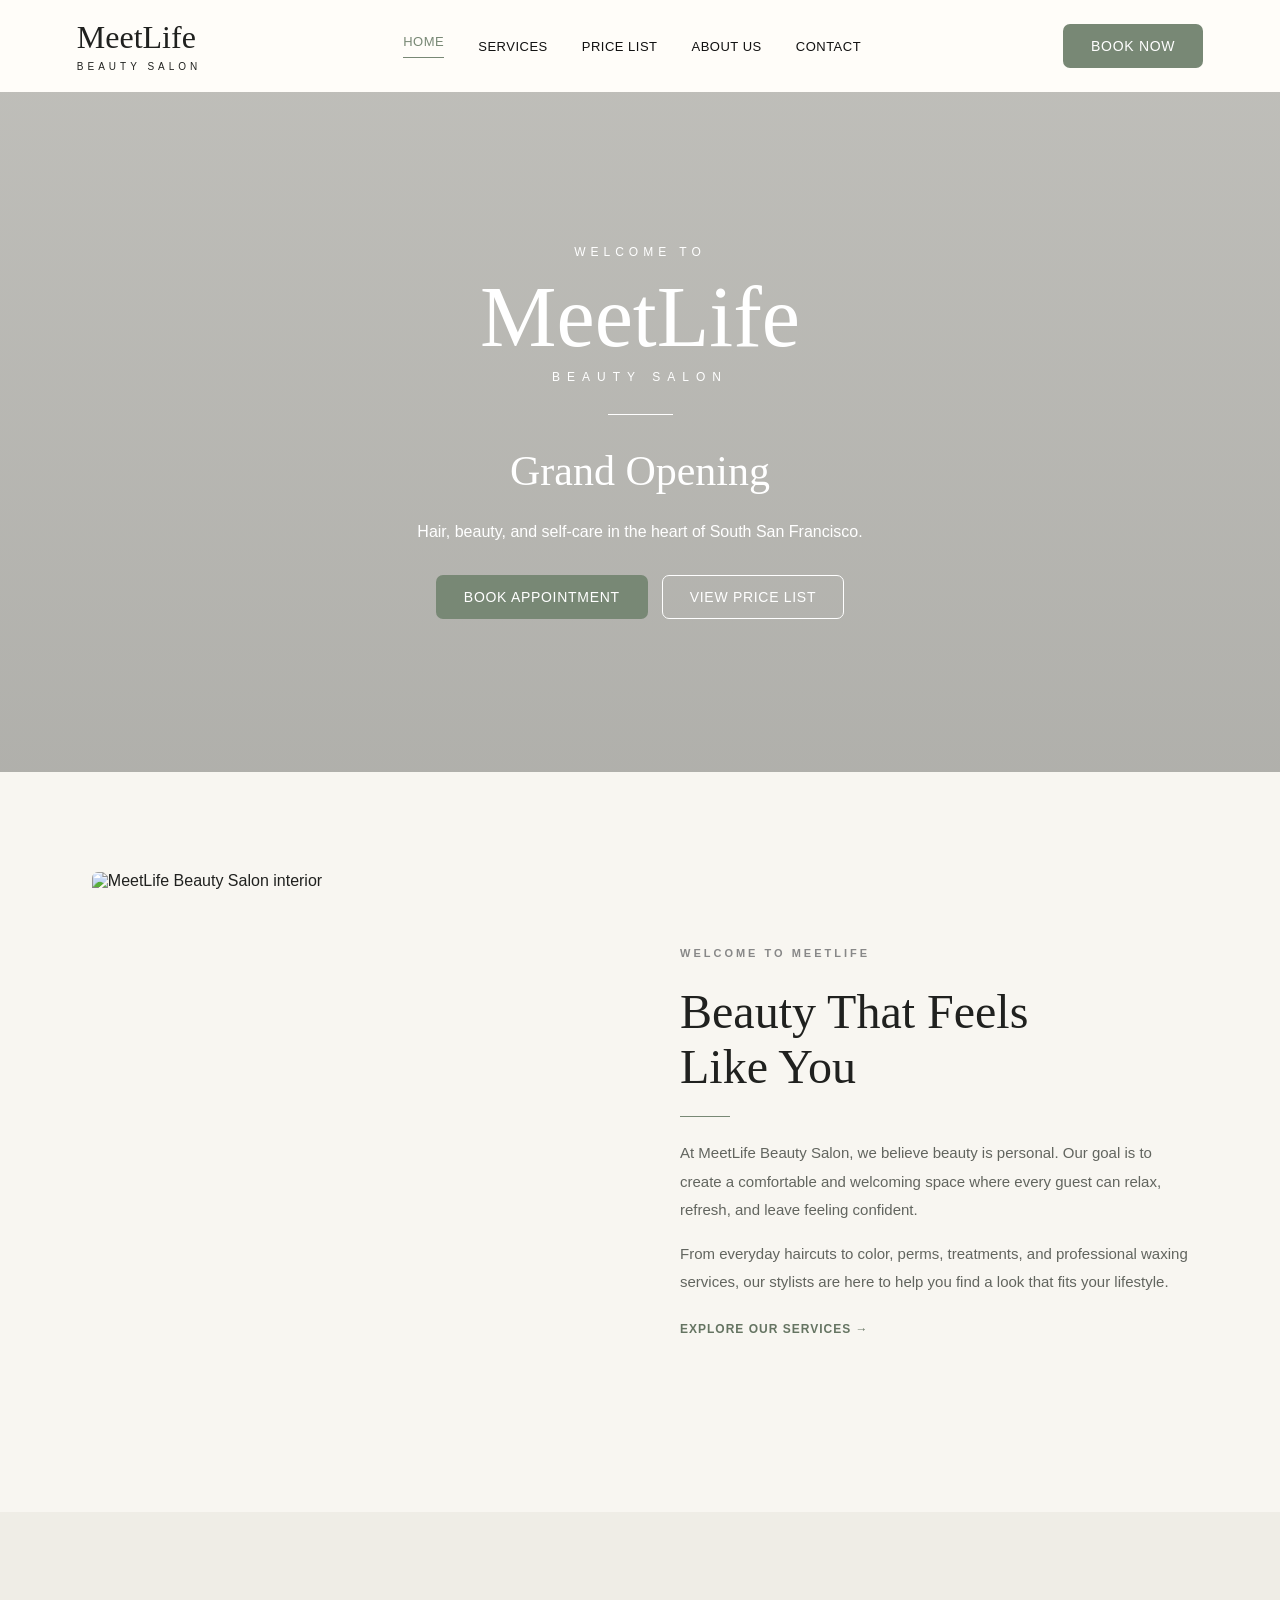
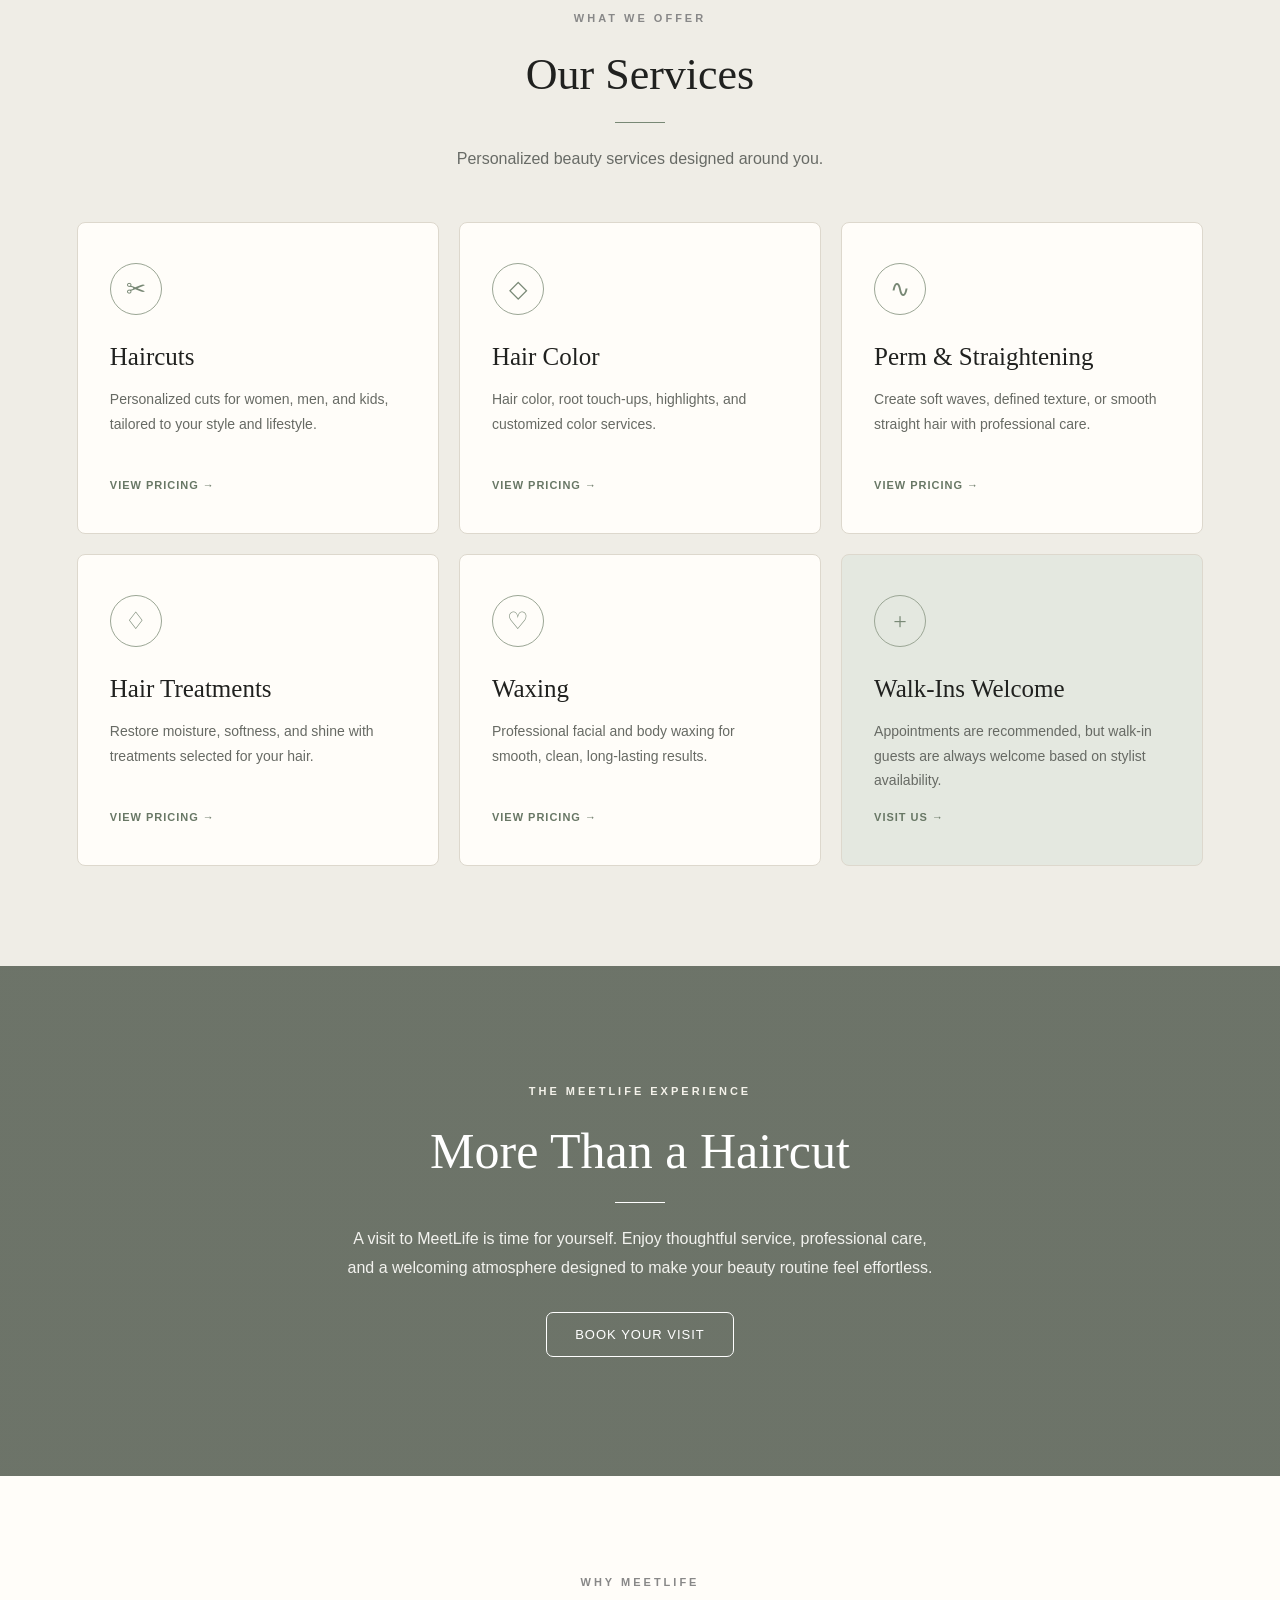
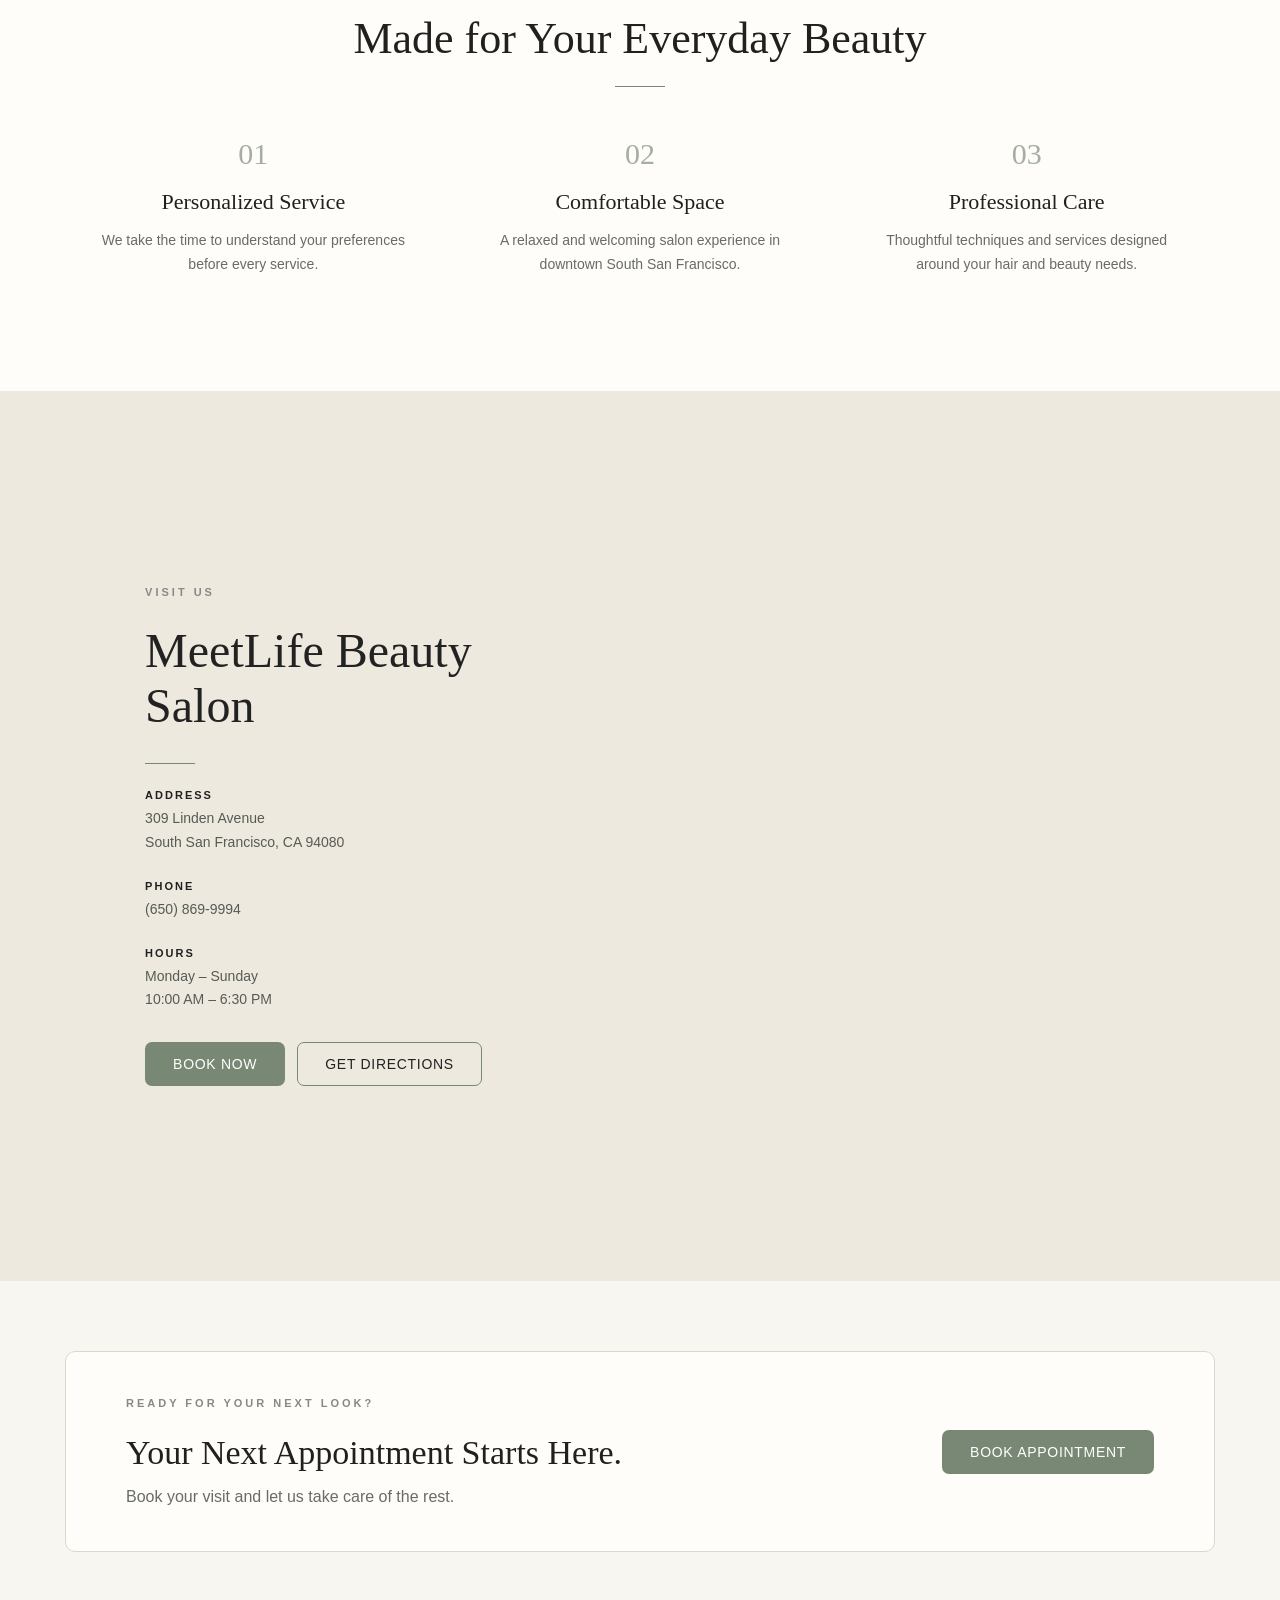
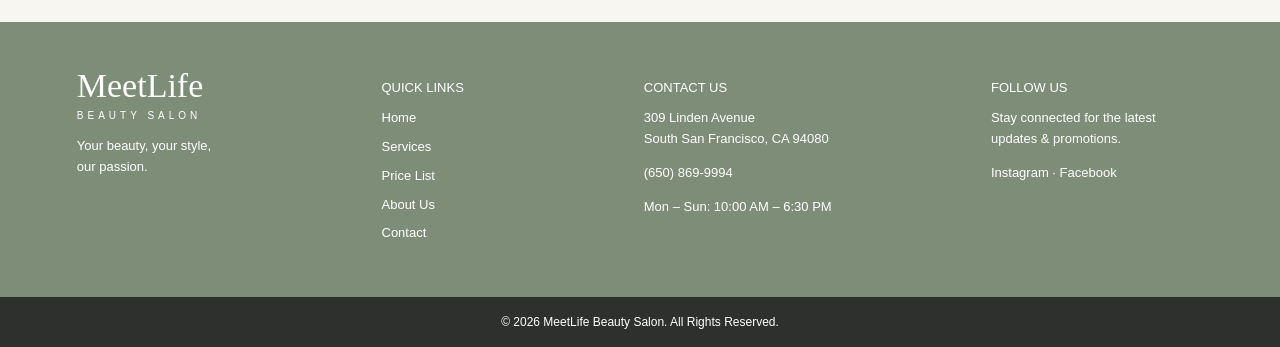
==== commit af69cd0e: "added booking add booking" ====
--- a/index.html
+++ b/index.html
@@ -33,7 +33,7 @@
       <a href="contact.html">Contact</a>
     </nav>
 
-    <a href="/book" class="book-btn">Book Now</a>
+    <a href="https://meetlifebeauty.setmore.com/" class="book-btn">Book Now</a>
 
   </header>
 
@@ -58,8 +58,8 @@
       <div class="hero-line"></div>
 
       <h2>
-        Coming Soon...<br />
-        Sempterber 2026
+        Grand Opening<br />
+        
       </h2>
 
       <p class="hero-description">
@@ -69,7 +69,7 @@
 
       <div class="hero-buttons">
 
-        <a href="/book" class="book-btn">
+        <a href="https://meetlifebeauty.setmore.com" class="book-btn">
           Book Appointment
         </a>
 
@@ -320,7 +320,7 @@
         your beauty routine feel effortless.
       </p>
 
-      <a href="/book" class="light-btn">
+      <a href="https://meetlifebeauty.setmore.com" class="light-btn">
         Book Your Visit
       </a>
 
@@ -461,7 +461,7 @@
 
       <div class="location-buttons">
 
-        <a href="/book" class="book-btn">
+        <a href="https://meetlifebeauty.setmore.com" class="book-btn">
           Book Now
         </a>
 
@@ -511,7 +511,7 @@
 
     </div>
 
-    <a href="/book" class="book-btn">
+    <a href="https://meetlifebeauty.setmore.com" class="book-btn">
       Book Appointment
     </a>
 
